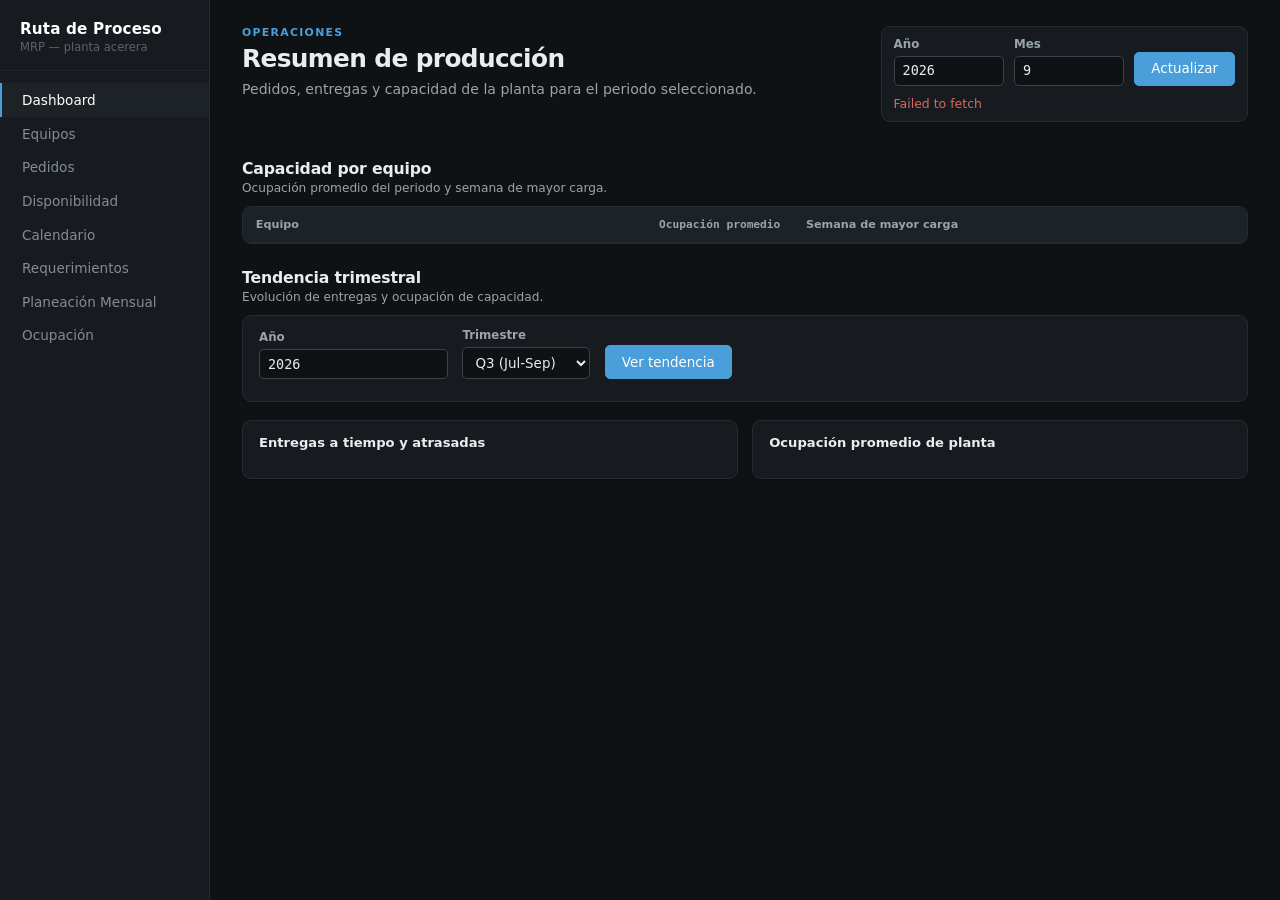
==== frontend/index.html @ 3a8ba02d "Add order filters and sortable paginated table" ====
<!DOCTYPE html>
<html lang="en">
<head>
  <meta charset="UTF-8" />
  <meta name="viewport" content="width=device-width, initial-scale=1.0" />
  <title>MRP — Ruta de Proceso</title>
  <link rel="stylesheet" href="css/styles.css" />
  <link rel="stylesheet" href="css/loading.css" />
</head>
<body>

<nav class="sidebar">
  <div class="brand">
    <div class="brand-title">Ruta de Proceso</div>
    <div class="brand-sub">MRP — planta acerera</div>
  </div>
  <button class="nav-item active" data-view="dashboard">Dashboard</button>
  <button class="nav-item" data-view="teams">Equipos</button>
  <button class="nav-item" data-view="orders">Pedidos</button>
  <button class="nav-item" data-view="exceptions">Disponibilidad</button>
  <button class="nav-item" data-view="calendar">Calendario</button>
  <button class="nav-item" data-view="requirements">Requerimientos</button>
  <button class="nav-item" data-view="planning">Planeación Mensual</button>
  <button class="nav-item" data-view="occupancy">Ocupación</button>
</nav>

<main class="main">
  <!-- DASHBOARD -->
  <div class="view active" id="view-dashboard">
    <header class="dashboard-header">
      <div>
        <p class="dashboard-eyebrow">OPERACIONES</p>
        <h1>Resumen de producción</h1>
        <p class="view-desc">Pedidos, entregas y capacidad de la planta para el periodo seleccionado.</p>
      </div>
      <section class="panel dashboard-period" aria-label="Seleccionar periodo">
        <div class="field">
          <label for="dashYear">Año</label>
          <input id="dashYear" type="number" value="2026" />
        </div>
        <div class="field">
          <label for="dashMonth">Mes</label>
          <input id="dashMonth" type="number" min="1" max="12" value="9" />
        </div>
        <button class="btn" id="btnLoadDashboard">Actualizar</button>
        <div class="status" id="dashStatus" role="status" aria-live="polite"></div>
      </section>
    </header>

    <section class="dashboard-section" aria-label="Indicadores clave">
      <div class="kpi-grid" id="kpiGrid"></div>
    </section>

    <section class="dashboard-section" aria-labelledby="capacityOverviewTitle">
      <div class="dashboard-section-heading">
        <div>
          <h2 id="capacityOverviewTitle">Capacidad por equipo</h2>
          <p class="section-description">Ocupación promedio del periodo y semana de mayor carga.</p>
        </div>
      </div>
      <div class="dashboard-table-wrap">
        <table>
          <thead>
            <tr><th>Equipo</th><th class="num">Ocupación promedio</th><th>Semana de mayor carga</th></tr>
          </thead>
          <tbody id="dashOccBody"></tbody>
        </table>
      </div>
    </section>

    <section class="dashboard-section dashboard-trends" aria-labelledby="quarterOverviewTitle">
      <div class="dashboard-section-heading">
        <div>
          <h2 id="quarterOverviewTitle">Tendencia trimestral</h2>
          <p class="section-description">Evolución de entregas y ocupación de capacidad.</p>
        </div>
      </div>
      <div class="panel">
        <div class="form-row">
          <div class="field">
            <label for="qYear">Año</label>
            <input id="qYear" type="number" value="2026" />
          </div>
          <div class="field">
            <label for="qQuarter">Trimestre</label>
            <select id="qQuarter">
              <option value="1">Q1 (Ene-Mar)</option>
              <option value="2">Q2 (Abr-Jun)</option>
              <option value="3" selected>Q3 (Jul-Sep)</option>
              <option value="4">Q4 (Oct-Dic)</option>
            </select>
          </div>
          <button class="btn" id="btnLoadQuarter">Ver tendencia</button>
        </div>
        <div class="status" id="qStatus" role="status" aria-live="polite"></div>
      </div>

      <div class="dashboard-chart-grid">
        <section class="chart-block" aria-labelledby="quarterOrdersTitle">
          <h3 class="chart-title" id="quarterOrdersTitle">Entregas a tiempo y atrasadas</h3>
          <div id="qOrdersChart"></div>
        </section>
        <section class="chart-block" aria-labelledby="quarterOccupancyTitle">
          <h3 class="chart-title" id="quarterOccupancyTitle">Ocupación promedio de planta</h3>
          <div id="qOccChart"></div>
        </section>
      </div>
    </section>
  </div>

  <!-- EQUIPOS -->
  <div class="view" id="view-teams">
    <header class="teams-header">
      <div>
        <p class="teams-eyebrow">CONFIGURACIÓN DE PLANTA</p>
        <h1>Equipos de producción</h1>
        <p class="view-desc">Define la ruta de proceso y la capacidad disponible en cada etapa.</p>
      </div>
    </header>

    <section class="panel teams-form-panel" aria-labelledby="teamsFormTitle">
      <div class="teams-section-heading">
        <div>
          <h2 id="teamsFormTitle">Agregar equipo</h2>
          <p class="section-description">Cada equipo representa una etapa de la ruta de producción.</p>
        </div>
      </div>
      <div class="teams-form-grid">
        <div class="field">
          <label for="teamName">Nombre del equipo</label>
          <input id="teamName" />
        </div>
        <div class="field">
          <label for="teamSeq">Orden en la ruta</label>
          <input id="teamSeq" type="number" min="1" />
        </div>
        <div class="field">
          <label for="teamCap">Capacidad mensual (t)</label>
          <input id="teamCap" type="number" min="0.01" step="0.01" />
        </div>
        <div class="field">
          <label for="teamWeeks">Semanas disponibles</label>
          <input id="teamWeeks" type="number" min="1" value="4" />
        </div>
        <div class="field">
          <label for="teamEff">Rendimiento esperado</label>
          <input id="teamEff" type="number" min="0.01" max="1" step="0.01" value="0.95" />
        </div>
        <div class="field">
          <label for="teamHoliday">Capacidad en festivos (%)</label>
          <input id="teamHoliday" type="number" min="0" max="100" step="5" value="0" />
        </div>
        <div class="teams-form-actions">
          <button class="btn" id="btnCreateTeam">Agregar equipo</button>
          <div class="status" id="teamStatus" role="status" aria-live="polite"></div>
        </div>
      </div>
    </section>

    <section class="teams-list-section" aria-labelledby="teamsListTitle">
      <div class="teams-section-heading">
        <div>
          <h2 id="teamsListTitle">Ruta de producción</h2>
          <p class="section-description">Capacidad, disponibilidad y rendimiento configurados por etapa.</p>
        </div>
      </div>
      <div class="teams-table-wrap">
        <table>
          <thead>
            <tr>
              <th>ID</th>
              <th>Equipo</th>
              <th class="num">Etapa</th>
              <th class="num">Capacidad mensual</th>
              <th class="num">Semanas disp.</th>
              <th class="num">Capacidad semanal</th>
              <th class="num">Rendimiento</th>
              <th class="num">Capacidad en festivos</th>
            </tr>
          </thead>
          <tbody id="teamsBody"></tbody>
        </table>
      </div>
    </section>
  </div>

  <!-- PEDIDOS -->
  <div class="view" id="view-orders">
    <header class="orders-header">
      <div>
        <p class="orders-eyebrow">GESTIÓN DE PRODUCCIÓN</p>
        <h1>Pedidos</h1>
        <p class="view-desc">Registra y consulta los pedidos que alimentan la ruta de producción.</p>
      </div>
    </header>

    <section class="panel orders-form-panel" aria-labelledby="orderFormTitle">
      <div class="orders-section-heading">
        <div>
          <h2 class="panel-title" id="orderFormTitle">Nuevo pedido</h2>
          <p class="section-description">Define el cliente, volumen, prioridad y fechas requeridas.</p>
        </div>
      </div>
      <div class="orders-form-grid">
        <div class="field">
          <label for="orderCust">Cliente</label>
          <input id="orderCust" autocomplete="organization" />
        </div>
        <div class="field">
          <label for="orderQty">Tonelaje (t)</label>
          <input id="orderQty" type="number" min="0.01" step="0.01" />
        </div>
        <div class="field">
          <label for="orderTeam">Equipo de entrada</label>
          <select id="orderTeam"></select>
        </div>
        <div class="field">
          <label for="orderDate">Fecha de pedido</label>
          <input id="orderDate" type="date" />
        </div>
        <div class="field">
          <label for="orderReqDate">Fecha solicitada</label>
          <input id="orderReqDate" type="date" />
        </div>
        <div class="field">
          <label for="orderTipo">Tipo de pedido</label>
          <select id="orderTipo">
            <option value="">—</option>
            <option value="comercial">Comercial</option>
            <option value="galvanizado">Galvanizado</option>
            <option value="perfiles">Perfiles</option>
            <option value="perfileros">Perfileros</option>
            <option value="tuberia">Tubería</option>
            <option value="ojalatero">Ojalatero</option>
            <option value="especial">Especial</option>
          </select>
        </div>
        <label class="orders-priority" for="orderPriority">
          <input id="orderPriority" type="checkbox" />
          <span>Marcar como prioritario</span>
        </label>
      </div>
      <div class="orders-form-actions">
        <button class="btn" id="btnCreateOrder">Crear pedido</button>
        <button class="btn orders-cancel-btn" id="btnCancelEditOrder" style="display:none;">Cancelar</button>
        <div class="status" id="orderStatus" role="status" aria-live="polite"></div>
      </div>
    </section>

    <section class="orders-filter-panel" aria-label="Filtrar pedidos">
      <div class="orders-filter-grid">
        <div class="field">
          <label for="fYear">Año</label>
          <input id="fYear" type="number" value="2026" />
        </div>
        <div class="field">
          <label for="fMonth">Mes</label>
          <select id="fMonth"><option value="">Todos</option></select>
        </div>
        <div class="field">
          <label for="fSearch">Buscar cliente</label>
          <input id="fSearch" type="search" placeholder="Nombre del cliente…" />
        </div>
        <div class="field">
          <label for="fTipo">Tipo</label>
          <select id="fTipo">
            <option value="">Todos</option>
            <option value="comercial">Comercial</option>
            <option value="galvanizado">Galvanizado</option>
            <option value="perfiles">Perfiles</option>
            <option value="perfileros">Perfileros</option>
            <option value="tuberia">Tubería</option>
            <option value="ojalatero">Ojalatero</option>
            <option value="especial">Especial</option>
          </select>
        </div>
        <div class="field">
          <label for="fStatus">Estado</label>
          <select id="fStatus">
            <option value="">Todos</option>
            <option value="on_time">A tiempo</option>
            <option value="warning">Atrasado</option>
            <option value="critical">Crítico</option>
            <option value="unplanned">Sin planear</option>
          </select>
        </div>
        <label class="orders-filter-priority" for="fPriority">
          <input id="fPriority" type="checkbox" />
          <span>Solo prioritarios</span>
        </label>
      </div>
    </section>

    <div class="summary-box orders-summary" id="ordersSummary" role="status" aria-live="polite"></div>

    <section class="orders-list-section" aria-labelledby="ordersListTitle">
      <div class="orders-section-heading">
        <div>
          <h2 id="ordersListTitle">Pedidos registrados</h2>
          <p class="section-description">Ordena los resultados por columna y usa los filtros para encontrar pedidos.</p>
        </div>
      </div>
      <div class="orders-table-wrap">
        <table>
          <thead>
            <tr>
              <th data-sort="id" tabindex="0">ID</th>
              <th data-sort="customer_name" tabindex="0">Cliente</th>
              <th class="num" data-sort="quantity_requested" tabindex="0">Ton</th>
              <th data-sort="team_name" tabindex="0">Equipo</th>
              <th data-sort="order_date" tabindex="0">F. pedido</th>
              <th data-sort="requested_delivery_date" tabindex="0">F. solicitada</th>
              <th data-sort="tipo_pedido" tabindex="0">Tipo</th>
              <th data-sort="is_priority" tabindex="0">Prior.</th>
              <th data-sort="period" tabindex="0">Periodo</th>
              <th data-sort="calculated_delivery_date" tabindex="0">F. calculada</th>
              <th data-sort="days_late" tabindex="0">Estado</th>
              <th>Acciones</th>
            </tr>
          </thead>
          <tbody id="ordersBody"></tbody>
        </table>
      </div>
      <nav class="orders-pager" aria-label="Paginación de pedidos">
        <button class="btn small orders-page-btn" id="btnPrevPage" type="button" aria-label="Página anterior">‹</button>
        <span id="pageInfo" aria-live="polite"></span>
        <button class="btn small orders-page-btn" id="btnNextPage" type="button" aria-label="Página siguiente">›</button>
      </nav>
    </section>
  </div>

  <!-- DISPONIBILIDAD -->
  <div class="view" id="view-exceptions">
    <h1>Disponibilidad</h1>
    <p class="view-desc">Reduce la capacidad de un equipo para una semana específica — mantenimiento, días festivos, etc. Multiplicador 1.0 = capacidad completa, 0.0 = sin disponibilidad.</p>

    <div class="panel">
      <div class="panel-title">Nueva excepción</div>
      <div class="form-row">
        <div class="field"><label>Equipo</label><select id="excTeam"></select></div>
        <div class="field"><label>Año</label><input id="excYear" type="number" value="2026" /></div>
        <div class="field"><label>Semana</label><input id="excWeek" type="number" min="1" max="53" /></div>
        <div class="field"><label>Multiplicador</label><input id="excMultiplier" type="number" step="0.05" min="0" max="1" value="1.0" /></div>
        <div class="field"><label>Motivo (opcional)</label><input id="excReason" placeholder="Mantenimiento" /></div>
        <button class="btn" id="btnSetExc">Guardar</button>
      </div>
      <div class="status" id="excStatus"></div>
    </div>

    <div class="panel">
      <div class="panel-title">Importar días festivos (México)</div>
      <div class="form-row">
        <div class="field"><label>Equipo</label><select id="holidayTeam"></select></div>
        <div class="field"><label>Año</label><input id="holidayYear" type="number" value="2026" /></div>
        <div class="field"><label>Días laborales/semana</label><input id="holidayWorkDays" type="number" min="1" value="5" /></div>
        <button class="btn" id="btnImportHolidays">Importar</button>
      </div>
      <div class="status" id="holidayStatus"></div>
    </div>

    <table>
      <thead>
        <tr><th>ID</th><th class="num">Equipo</th><th class="num">Año</th><th class="num">Semana</th><th class="num">Mult.</th><th>Motivo</th><th></th></tr>
      </thead>
      <tbody id="excBody"></tbody>
    </table>
  </div>

  <!-- CALENDARIO -->
  <div class="view" id="view-calendar">
    <h1>Calendario de disponibilidad</h1>
    <p class="view-desc">Vista de todas las semanas del año para un equipo, con sus excepciones marcadas.</p>

    <div class="panel">
      <div class="form-row">
        <div class="field"><label>Equipo</label><select id="calTeam"></select></div>
        <div class="field"><label>Año</label><input id="calYear" type="number" value="2026" /></div>
        <button class="btn" id="btnLoadCalendar">Ver</button>
      </div>
      <div class="status" id="calStatus"></div>
    </div>

    <div class="cal-grid" id="calGrid"></div>
  </div>

  <!-- REQUERIMIENTOS -->
  <div class="view" id="view-requirements">
    <h1>Requerimientos de material</h1>
    <p class="view-desc">Cálculo puro de material por equipo, en base al rendimiento. Sin fechas ni capacidad (eso corresponde a la planeación mensual).</p>

    <div class="panel">
      <div class="form-row">
        <div class="field"><label>Pedido</label><select id="reqOrder"></select></div>
        <button class="btn" id="btnCalcReq">Calcular</button>
      </div>
      <div class="status" id="reqStatus"></div>
    </div>

    <div class="summary-box" id="reqSummary" style="display:none;"></div>

    <table>
      <thead>
        <tr>
          <th>Equipo</th><th class="num">Seq</th>
          <th class="num">Ton. salida</th><th class="num">Ton. entrada</th>
          <th class="num">Rend.</th><th class="num">Cap. mensual</th><th class="num">Cap. semanal</th>
        </tr>
      </thead>
      <tbody id="reqBody"></tbody>
    </table>
  </div>

  <!-- PLANEACIÓN (unified workspace) -->
  <div class="view" id="view-planning">
    <h1>Planeación mensual</h1>
    <p class="view-desc">Compara estrategias, reordena pedidos manualmente, agrúpalos en bloques, previsualiza el impacto y guarda el plan.</p>

    <!-- ── Sticky header: month picker ──────────────────────── -->
    <div class="panel plan-header">
      <div class="form-row">
        <div class="field"><label>Año</label><input id="planYear" type="number" value="2026" /></div>
        <div class="field"><label>Mes</label><input id="planMonth" type="number" min="1" max="12" value="9" /></div>
        <button class="btn" id="btnLoadPlanMonth">Cargar mes</button>
        <span class="plan-saved-badge" id="planSavedBadge" style="display:none;">
          ✓ Guardado: <span id="planSavedCriterion">—</span>
        </span>
      </div>
      <div class="status" id="planHeaderStatus"></div>
    </div>

    <!-- ── Unsaved preview banner ───────────────────────────── -->
    <div class="unsaved-banner" id="planUnsavedBanner" style="display:none;">
      ⚠ Vista previa sin guardar — <span id="unsavedStrategyLabel">—</span>
      <button class="btn small" id="btnDismissPreview">Descartar</button>
    </div>

    <!-- ── Strategy tabs ────────────────────────────────────── -->
    <div class="plan-tabs" id="planTabs">
      <button class="plan-tab active" data-tab="compare">Comparar estrategias</button>
      <button class="plan-tab" data-tab="manual">Secuencia manual</button>
    </div>

    <!-- ═══ TAB: Compare strategies ═══════════════════════════ -->
    <div class="plan-tab-panel active" id="panelCompare">
      <div class="form-row" style="margin-bottom:.8rem;">
        <button class="btn" id="btnCompareStrategies">Comparar</button>
      </div>
      <div class="status" id="compareStatus"></div>

      <!-- 3-column comparison grid -->
      <div class="criteria-columns" id="criteriaColumns"></div>

      <!-- Commit panel -->
      <div class="panel" id="compareCommitPanel" style="display:none; margin-top:1.1rem;">
        <div class="panel-title">Aplicar un criterio</div>
        <div class="form-row">
          <div class="field">
            <label>Criterio a ejecutar</label>
            <select id="commitCriterion">
              <option value="peps">PEPS (FIFO)</option>
              <option value="prioritario">Prioritario</option>
              <option value="heuristica">Heurística</option>
            </select>
          </div>
          <button class="btn" id="btnCommitCriterion">Ejecutar y guardar</button>
        </div>
        <div class="status" id="commitStatus"></div>
      </div>
    </div>

    <!-- ═══ TAB: Manual sequencing + blocks ═══════════════════ -->
    <div class="plan-tab-panel" id="panelManual">

      <!-- Filter bar -->
      <div class="filter-bar">
        <div class="field">
          <label>Buscar</label>
          <input id="manualSearch" placeholder="Cliente o ID…" />
        </div>
        <div class="field">
          <label>Prioridad</label>
          <select id="manualFilterPriority">
            <option value="">Todos</option>
            <option value="1">Solo prioritarios</option>
            <option value="0">Solo normales</option>
          </select>
        </div>
        <div class="field">
          <label>Tipo</label>
          <select id="manualFilterTipo">
            <option value="">Todos</option>
            <option value="comercial">Comercial</option>
            <option value="galvanizado">Galvanizado</option>
            <option value="perfiles">Perfiles</option>
            <option value="perfileros">Perfileros</option>
            <option value="tuberia">Tubería</option>
            <option value="ojalatero">Ojalatero</option>
            <option value="especial">Especial</option>
          </select>
        </div>
        <div class="field">
          <label>Estado</label>
          <select id="manualFilterStatus">
            <option value="">Todos</option>
            <option value="on_time">A tiempo</option>
            <option value="warning">Atrasado</option>
            <option value="critical">Crítico</option>
            <option value="unplanned">Sin planear</option>
          </select>
        </div>
      </div>

      <!-- Block containers -->
      <div id="manualBlocks">
        <div class="plan-block" data-block="expedite">
          <div class="plan-block-header">
            <span class="plan-block-name">⚡ Expedite</span>
            <span class="plan-block-count">0 pedidos</span>
          </div>
          <div class="plan-block-orders" data-block-id="expedite"></div>
        </div>

        <div class="plan-block" data-block="standard">
          <div class="plan-block-header">
            <span class="plan-block-name">📦 Estándar</span>
            <span class="plan-block-count">0 pedidos</span>
          </div>
          <div class="plan-block-orders" data-block-id="standard"></div>
        </div>

        <div class="plan-block block-hold" data-block="hold">
          <div class="plan-block-header">
            <span class="plan-block-name">⏸ Hold</span>
            <span class="plan-block-badge">Excluidos del plan</span>
            <span class="plan-block-count">0 pedidos</span>
          </div>
          <div class="plan-block-orders" data-block-id="hold"></div>
        </div>
      </div>

      <!-- Preview + save actions -->
      <div class="form-row" style="margin-top:1rem; gap:.6rem;">
        <button class="btn" id="btnPreviewManual">Previsualizar</button>
        <button class="btn" id="btnSaveManual" disabled>Guardar plan</button>
      </div>
      <div class="status" id="manualStatus"></div>
    </div>

    <!-- ═══ Results / preview area (shared) ═══════════════════ -->
    <div class="summary-box" id="planSummary" style="display:none;"></div>

    <!-- Impact panel (preview) -->
    <div class="plan-impact" id="planImpact" style="display:none;">
      <div class="plan-impact-row">
        <div class="plan-impact-card">
          <div class="kpi-label">A tiempo</div>
          <div class="kpi-value highlight" id="impactOnTime">—</div>
        </div>
        <div class="plan-impact-card">
          <div class="kpi-label">Atrasados</div>
          <div class="kpi-value warn-text" id="impactWarning">—</div>
        </div>
        <div class="plan-impact-card">
          <div class="kpi-label">Críticos</div>
          <div class="kpi-value danger-text" id="impactCritical">—</div>
        </div>
        <div class="plan-impact-card">
          <div class="kpi-label">Cuello de botella</div>
          <div class="kpi-value" id="impactBottleneck">—</div>
        </div>
      </div>
    </div>

    <!-- Results table -->
    <table id="planResultsTable" style="display:none;">
      <thead>
        <tr>
          <th>Pedido</th><th>Cliente</th><th class="num">Ton</th>
          <th>Tipo</th><th>Prior.</th>
          <th>F. solicitada</th><th>F. calculada</th><th>Estado</th>
        </tr>
      </thead>
      <tbody id="planBody"></tbody>
    </table>

    <!-- Save confirmation modal -->
    <div class="modal-overlay" id="saveModal" style="display:none;">
      <div class="modal">
        <div class="modal-title">Confirmar plan</div>
        <div class="modal-body" id="saveModalBody">
          <p>¿Guardar este plan?</p>
        </div>
        <div class="modal-actions">
          <button class="btn" id="btnConfirmSave">Confirmar</button>
          <button class="btn modal-cancel" id="btnCancelSave">Cancelar</button>
        </div>
      </div>
    </div>
  </div>

  <!-- OCUPACION -->
  <div class="view" id="view-occupancy">
    <h1>Ocupación por equipo</h1>
    <p class="view-desc">Porcentaje de capacidad semanal utilizada, para todos los equipos de la ruta durante un mes.</p>

    <div class="panel">
      <div class="form-row">
        <div class="field"><label>Año</label><input id="occYear" type="number" value="2026" /></div>
        <div class="field"><label>Mes</label><input id="occMonth" type="number" min="1" max="12" value="9" /></div>
        <button class="btn" id="btnGetOccupancy">Ver todos los equipos</button>
      </div>
      <div class="status" id="occStatus"></div>
    </div>

    <div id="occAllTeams"></div>
  </div>

</main>

<script src="js/api.js"></script>
<script src="js/teams.js"></script>
<script src="js/orders.js"></script>
<script src="js/exceptions.js"></script>
<script src="js/calendar.js"></script>
<script src="js/requirements.js"></script>
<script src="js/planning.js"></script>
<script src="js/dashboard.js"></script>
<script src="js/occupancy.js"></script>
<script src="js/main.js"></script>

</body>
</html>
---- frontend/css/styles.css ----
:root {
    --bg: #0f1215;
    --panel: #171b1f;
    --panel-raised: #1d2226;
    --border: #262c31;
    --border-soft: #1e2328;
    --text: #d7dbde;
    --text-dim: #838d94;
    --text-faint: #5a636a;
    --accent: #4a9eda;
    --accent-dim: #2d5f80;
    --warn: #d99a4e;
    --danger: #d9695a;
    --good: #5fb87a;
    --mono: ui-monospace, "SF Mono", "Cascadia Code", Consolas, monospace;
    --sans: -apple-system, "Segoe UI", system-ui, sans-serif;
  }

  * { margin: 0; padding: 0; box-sizing: border-box; }

  body {
    font-family: var(--sans);
    background: var(--bg);
    color: var(--text);
    display: flex;
    min-height: 100vh;
    font-size: 14px;
  }

  /* ── Sidebar ──────────────────────────────────────────────── */
  .sidebar {
    width: 210px;
    flex-shrink: 0;
    background: var(--panel);
    border-right: 1px solid var(--border);
    padding: 1.25rem 0;
    display: flex;
    flex-direction: column;
  }
  .brand {
    padding: 0 1.25rem 1rem;
    border-bottom: 1px solid var(--border-soft);
    margin-bottom: .75rem;
  }
  .brand-title { font-size: .95rem; font-weight: 600; color: #fff; letter-spacing: .01em; }
  .brand-sub { font-size: .72rem; color: var(--text-faint); margin-top: .15rem; }

  .nav-item {
    display: block;
    width: 100%;
    text-align: left;
    padding: .55rem 1.25rem;
    background: none;
    border: none;
    border-left: 2px solid transparent;
    color: var(--text-dim);
    font-size: .85rem;
    cursor: pointer;
    font-family: var(--sans);
  }
  .nav-item:hover { color: var(--text); background: var(--panel-raised); }
  .nav-item.active {
    color: #fff;
    border-left-color: var(--accent);
    background: var(--panel-raised);
  }

  /* ── Main content ─────────────────────────────────────────── */
  .main {
    flex: 1;
    padding: 1.75rem 2rem;
    max-width: 1100px;
  }
  .view { display: none; }
  .view.active { display: block; }

  h1 { font-size: 1.15rem; font-weight: 600; color: #fff; margin-bottom: .2rem; }
  .view-desc { font-size: .82rem; color: var(--text-dim); margin-bottom: 1.25rem; max-width: 62ch; line-height: 1.5; }

  /* ── Panels / forms ───────────────────────────────────────── */
  .panel {
    background: var(--panel);
    border: 1px solid var(--border);
    border-radius: 3px;
    padding: 1rem 1.1rem;
    margin-bottom: 1.1rem;
  }
  .panel-title {
    font-size: .72rem;
    text-transform: none;
    color: var(--text-faint);
    margin-bottom: .7rem;
    font-weight: 500;
  }

  .form-row {
    display: flex;
    flex-wrap: wrap;
    gap: .9rem;
    align-items: flex-end;
  }
  .field { display: flex; flex-direction: column; gap: .3rem; }
  .field label { font-size: .74rem; color: var(--text-dim); }
  .field input, .field select {
    padding: .4rem .5rem;
    font-size: .84rem;
    background: var(--bg);
    color: var(--text);
    border: 1px solid var(--border);
    border-radius: 2px;
    font-family: var(--sans);
    min-width: 130px;
  }
  .field input:focus, .field select:focus {
    outline: none;
    border-color: var(--accent-dim);
  }
  .field input[type=number] { font-family: var(--mono); }

  button.btn {
    padding: .45rem 1rem;
    cursor: pointer;
    background: var(--accent-dim);
    color: #fff;
    border: 1px solid var(--accent);
    border-radius: 2px;
    font-size: .84rem;
    font-family: var(--sans);
    height: 32px;
  }
  button.btn:hover { background: var(--accent); }
  button.btn.small { padding: .25rem .6rem; font-size: .76rem; height: auto; }

  .status { margin-top: .6rem; font-size: .78rem; color: var(--text-faint); }
  .status.error { color: var(--danger); }

  /* ── Tables ───────────────────────────────────────────────── */
  table { border-collapse: collapse; width: 100%; font-size: .82rem; }
  th, td {
    padding: .45rem .6rem;
    text-align: left;
    border-bottom: 1px solid var(--border-soft);
  }
  th {
    color: var(--text-faint);
    font-weight: 500;
    font-size: .72rem;
    border-bottom: 1px solid var(--border);
  }
  td { color: var(--text); }
  td.num, th.num { font-family: var(--mono); text-align: right; }
  tr:hover td { background: var(--panel-raised); }

  .highlight { color: var(--good); font-weight: 600; }
  .warn-text { color: var(--warn); font-weight: 600; }
  .danger-text { color: var(--danger); font-weight: 600; }

  /* ── Summary box ──────────────────────────────────────────── */
  .summary-box {
    background: var(--panel-raised);
    border: 1px solid var(--border);
    border-radius: 3px;
    padding: .8rem 1rem;
    margin-bottom: 1rem;
    font-size: .84rem;
    line-height: 1.7;
  }
  .summary-box .big-num { font-family: var(--mono); font-size: 1.3rem; color: #fff; font-weight: 600; }

  /* ── Occupancy bars ───────────────────────────────────────── */
  .occ-team-block { margin-bottom: 1.4rem; }
  .occ-team-name { font-size: .82rem; color: var(--text); margin-bottom: .5rem; font-weight: 600; }
  .occ-bar-row { display: flex; align-items: center; gap: .6rem; margin-bottom: .3rem; }
  .occ-week-label { width: 70px; font-size: .72rem; color: var(--text-faint); font-family: var(--mono); flex-shrink: 0; }
  .occ-track {
    flex: 1;
    background: var(--bg);
    border: 1px solid var(--border);
    border-radius: 2px;
    height: 18px;
    overflow: hidden;
    position: relative;
  }
  .occ-fill {
    height: 100%;
    background: var(--accent-dim);
    display: flex;
    align-items: center;
    justify-content: flex-end;
    padding-right: 6px;
    font-size: .68rem;
    color: #fff;
    font-family: var(--mono);
    white-space: nowrap;
  }
  .occ-fill.over { background: var(--danger); }
  .occ-fill.holiday { background: var(--warn); }
  .occ-reason { font-size: .72rem; color: var(--text-faint); width: 140px; flex-shrink: 0; }

  /* ── Calendar ─────────────────────────────────────────────── */
  .cal-grid {
    display: grid;
    grid-template-columns: repeat(auto-fill, minmax(150px, 1fr));
    gap: .4rem;
  }
  .cal-week {
    background: var(--panel-raised);
    border: 1px solid var(--border);
    border-radius: 3px;
    padding: .5rem .6rem;
    font-size: .74rem;
  }
  .cal-week.full { border-left: 2px solid var(--good); }
  .cal-week.reduced { border-left: 2px solid var(--warn); }
  .cal-week.off { border-left: 2px solid var(--danger); }
  .cal-week-num { font-family: var(--mono); color: var(--text-dim); font-size: .7rem; }
  .cal-week-pct { font-family: var(--mono); font-size: 1rem; color: #fff; margin: .2rem 0; }
  .cal-week-reason { color: var(--text-faint); font-size: .68rem; line-height: 1.3; }

  /* ── KPI cards ────────────────────────────────────────────── */
  .kpi-grid {
    display: grid;
    grid-template-columns: repeat(auto-fit, minmax(170px, 1fr));
    gap: .8rem;
    margin-bottom: 1.5rem;
  }
  .kpi-card {
    background: var(--panel);
    border: 1px solid var(--border);
    border-left: 2px solid var(--accent);
    border-radius: 3px;
    padding: .9rem 1rem;
  }
  .kpi-card.warn { border-left-color: var(--warn); }
  .kpi-card.danger { border-left-color: var(--danger); }
  .kpi-card.good { border-left-color: var(--good); }
  .kpi-label { font-size: .72rem; color: var(--text-faint); margin-bottom: .4rem; }
  .kpi-value { font-family: var(--mono); font-size: 1.6rem; color: #fff; font-weight: 600; line-height: 1; }
  .kpi-sub { font-size: .72rem; color: var(--text-dim); margin-top: .35rem; }

  .dash-section-title { font-size: .78rem; color: var(--text-dim); margin: 1.4rem 0 .6rem; font-weight: 600; }

  /* ── Quarterly charts ─────────────────────────────────────── */
  .chart-block {
    background: var(--panel);
    border: 1px solid var(--border);
    border-radius: 3px;
    padding: 1rem 1.1rem;
    margin-bottom: 1.1rem;
  }
  .chart-title { font-size: .78rem; color: var(--text-dim); margin-bottom: .8rem; }
  .chart-legend { display: flex; gap: 1.2rem; margin-top: .6rem; font-size: .72rem; color: var(--text-dim); }
  .chart-legend span { display: inline-flex; align-items: center; gap: .35rem; }

  /* ── Row overflow menu ────────────────────────────────────── */
  .menu-trigger { padding: .2rem .55rem; font-size: 1rem; line-height: 1; }
  .row-menu {
    display: none;
    position: absolute;
    right: 0;
    top: 100%;
    margin-top: 2px;
    background: var(--panel-raised);
    border: 1px solid var(--border);
    border-radius: 3px;
    box-shadow: 0 4px 12px rgba(0,0,0,0.4);
    z-index: 10;
    min-width: 110px;
  }
  .row-menu.open { display: block; }
  .row-menu button {
    display: block;
    width: 100%;
    text-align: left;
    padding: .5rem .8rem;
    background: none;
    border: none;
    color: var(--text);
    font-size: .8rem;
    cursor: pointer;
    font-family: var(--sans);
  }
  .row-menu button:hover { background: var(--bg); }
  .row-menu button.danger { color: var(--danger); }

  /* ── Heuristic comparison ─────────────────────────────────── */
  .criteria-columns {
    display: grid;
    grid-template-columns: repeat(3, 1fr);
    gap: 1rem;
  }
  .criterion-col {
    background: var(--panel);
    border: 1px solid var(--border);
    border-radius: 3px;
    padding: .9rem;
  }
  .criterion-col.selected { border-color: var(--good); border-width: 2px; }
  .criterion-col-title { font-size: .9rem; font-weight: 600; color: #fff; margin-bottom: .3rem; }
  .criterion-col-sub { font-size: .72rem; color: var(--text-faint); margin-bottom: .7rem; }
  .criterion-summary { display: flex; gap: .6rem; margin-bottom: .7rem; flex-wrap: wrap; }
  .criterion-badge {
    font-size: .72rem;
    font-family: var(--mono);
    padding: .2rem .5rem;
    border-radius: 2px;
    background: var(--panel-raised);
    border: 1px solid var(--border);
  }
  .criterion-order-row {
    display: flex;
    justify-content: space-between;
    font-size: .76rem;
    padding: .35rem 0;
    border-bottom: 1px solid var(--border-soft);
    gap: .4rem;
  }
  .criterion-order-row .oname { color: var(--text); flex: 1; }
  .criterion-order-row .odate { font-family: var(--mono); color: var(--text-dim); white-space: nowrap; }
  .legend-swatch { width: 10px; height: 10px; border-radius: 2px; display: inline-block; }

  /* ── Planning workspace ──────────────────────────────────── */

  .plan-header {
    position: sticky;
    top: 0;
    z-index: 5;
    background: var(--panel);
  }
  .plan-saved-badge {
    display: inline-flex;
    align-items: center;
    gap: .3rem;
    font-size: .78rem;
    color: var(--good);
    padding: .3rem .7rem;
    background: rgba(95,184,122,.08);
    border: 1px solid rgba(95,184,122,.25);
    border-radius: 2px;
    margin-left: .4rem;
  }

  /* ── Tabs ─────────────────────────────────────────────────── */
  .plan-tabs {
    display: flex;
    gap: 0;
    border-bottom: 1px solid var(--border);
    margin-bottom: 1rem;
  }
  .plan-tab {
    padding: .55rem 1.1rem;
    background: none;
    border: none;
    border-bottom: 2px solid transparent;
    color: var(--text-dim);
    font-size: .84rem;
    cursor: pointer;
    font-family: var(--sans);
  }
  .plan-tab:hover { color: var(--text); }
  .plan-tab.active {
    color: #fff;
    border-bottom-color: var(--accent);
  }
  .plan-tab-panel { display: none; }
  .plan-tab-panel.active { display: block; }

  /* ── Filter bar ──────────────────────────────────────────── */
  .filter-bar {
    display: flex;
    flex-wrap: wrap;
    gap: .7rem;
    align-items: flex-end;
    padding: .6rem .8rem;
    background: var(--panel);
    border: 1px solid var(--border);
    border-radius: 3px;
    margin-bottom: 1rem;
  }
  .filter-bar .field input,
  .filter-bar .field select { min-width: 110px; }

  /* ── Unsaved banner ──────────────────────────────────────── */
  .unsaved-banner {
    display: flex;
    align-items: center;
    gap: .7rem;
    padding: .55rem 1rem;
    background: rgba(217,154,78,.1);
    border: 1px solid rgba(217,154,78,.35);
    border-radius: 3px;
    color: var(--warn);
    font-size: .82rem;
    margin-bottom: 1rem;
  }
  .unsaved-banner .btn { margin-left: auto; }

  /* ── Planning blocks ─────────────────────────────────────── */
  .plan-block {
    background: var(--panel);
    border: 1px solid var(--border);
    border-radius: 3px;
    margin-bottom: .7rem;
  }
  .plan-block-header {
    display: flex;
    align-items: center;
    gap: .7rem;
    padding: .6rem .9rem;
    border-bottom: 1px solid var(--border-soft);
  }
  .plan-block-name { font-size: .84rem; font-weight: 600; color: #fff; }
  .plan-block-count { font-size: .72rem; color: var(--text-faint); margin-left: auto; }
  .plan-block-badge {
    font-size: .68rem;
    padding: .15rem .5rem;
    border-radius: 2px;
    background: rgba(217,105,90,.12);
    color: var(--danger);
    border: 1px solid rgba(217,105,90,.25);
  }
  .plan-block-orders {
    min-height: 36px;
    padding: .3rem;
  }
  .block-hold .plan-block-orders { opacity: .55; }
  .block-hold .plan-block-orders .order-card { border-left-color: var(--danger); }

  /* ── Order cards (draggable) ─────────────────────────────── */
  .order-card {
    display: flex;
    align-items: center;
    gap: .5rem;
    padding: .4rem .6rem;
    background: var(--panel-raised);
    border: 1px solid var(--border);
    border-left: 2px solid var(--accent);
    border-radius: 2px;
    margin-bottom: 2px;
    font-size: .78rem;
    cursor: grab;
    transition: background .15s, opacity .15s;
  }
  .order-card:hover { background: var(--bg); }
  .order-card.dragging { opacity: .4; }
  .order-card-grip {
    color: var(--text-faint);
    font-size: .9rem;
    cursor: grab;
    user-select: none;
    flex-shrink: 0;
  }
  .order-card-info { flex: 1; color: var(--text); }
  .order-card-meta { font-size: .7rem; color: var(--text-dim); margin-left: .4rem; }
  .order-tipo { font-size: .66rem; padding: .1rem .35rem; background: var(--border); border-radius: 2px; }
  .priority-star { color: var(--warn); }
  .order-card-date { font-family: var(--mono); font-size: .72rem; color: var(--text-dim); white-space: nowrap; }
  .order-card-status { width: 20px; text-align: center; flex-shrink: 0; }
  .order-card-actions { display: flex; gap: 2px; flex-shrink: 0; }
  .order-card-actions .btn {
    padding: .15rem .35rem;
    font-size: .7rem;
    min-width: auto;
    height: auto;
    background: transparent;
    border-color: var(--border);
    color: var(--text-dim);
  }
  .order-card-actions .btn:hover { color: #fff; border-color: var(--accent); }

  /* ── Impact cards ────────────────────────────────────────── */
  .plan-impact { margin-bottom: 1rem; }
  .plan-impact-row {
    display: grid;
    grid-template-columns: repeat(4, 1fr);
    gap: .7rem;
  }
  .plan-impact-card {
    background: var(--panel);
    border: 1px solid var(--border);
    border-radius: 3px;
    padding: .7rem .9rem;
    text-align: center;
  }
  .plan-impact-card .kpi-label { margin-bottom: .25rem; }
  .plan-impact-card .kpi-value { font-size: 1.4rem; }

  /* ── Save confirmation modal ─────────────────────────────── */
  .modal-overlay {
    position: fixed;
    inset: 0;
    background: rgba(0,0,0,.6);
    display: flex;
    align-items: center;
    justify-content: center;
    z-index: 100;
  }
  .modal {
    background: var(--panel);
    border: 1px solid var(--border);
    border-radius: 6px;
    padding: 1.4rem 1.6rem;
    max-width: 440px;
    width: 90%;
    box-shadow: 0 8px 32px rgba(0,0,0,.5);
  }
  .modal-title { font-size: 1rem; font-weight: 600; color: #fff; margin-bottom: .8rem; }
  .modal-body { font-size: .84rem; color: var(--text); line-height: 1.6; margin-bottom: 1rem; }
  .modal-body p { margin-bottom: .4rem; }
  .modal-actions { display: flex; gap: .7rem; justify-content: flex-end; }
  .modal-cancel { background: transparent !important; border-color: var(--border) !important; }
  .modal-cancel:hover { border-color: var(--text-faint) !important; }


/* ── Manager dashboard ────────────────────────────────────── */
#view-dashboard {
  --dash-bg: #0f1215;
  --dash-surface: #171b1f;
  --dash-border: #262c31;
  --dash-text: #e8edf0;
  --dash-muted: #9aa4ab;
  --dash-blue: #4a9eda;
  --dash-green: #5fb87a;
  --dash-amber: #d99a4e;
  --dash-red: #d9695a;
  color: var(--dash-text);
  background: var(--dash-bg);
  margin: -1.75rem -2rem;
  min-height: 100vh;
  padding: 1.6rem 2rem 2.5rem;
}

#view-dashboard h1 {
  color: var(--dash-text);
  font-size: 1.55rem;
  letter-spacing: -.025em;
  margin-bottom: .35rem;
}

#view-dashboard .view-desc {
  color: var(--dash-muted);
  font-size: .88rem;
  margin-bottom: 0;
}

#view-dashboard .dashboard-header {
  display: flex;
  align-items: flex-start;
  justify-content: space-between;
  gap: 1.5rem;
  margin-bottom: 1.2rem;
}

#view-dashboard .dashboard-eyebrow {
  color: var(--dash-blue);
  font-size: .68rem;
  font-weight: 700;
  letter-spacing: .12em;
  margin-bottom: .35rem;
}

#view-dashboard .dashboard-period,
#view-dashboard .panel,
#view-dashboard .chart-block,
#view-dashboard .kpi-card {
  background: var(--dash-surface);
  border: 1px solid var(--dash-border);
  border-radius: 9px;
  box-shadow: 0 1px 2px rgba(0, 0, 0, .2);
}

#view-dashboard .dashboard-period {
  display: grid;
  grid-template-columns: repeat(2, minmax(80px, 110px)) auto;
  align-items: end;
  gap: .65rem;
  margin: 0;
  padding: .65rem .75rem;
}

#view-dashboard .dashboard-period .field input,
#view-dashboard .panel .field input,
#view-dashboard .panel .field select {
  background: #0f1215;
  border-color: #3b434a;
  border-radius: 5px;
  color: var(--dash-text);
  min-width: 0;
}

#view-dashboard .dashboard-period .field label,
#view-dashboard .panel .field label {
  color: var(--dash-muted);
  font-weight: 600;
}

#view-dashboard .dashboard-period .btn,
#view-dashboard .panel .btn {
  background: var(--dash-blue);
  border: 1px solid var(--dash-blue);
  border-radius: 5px;
  height: 34px;
  white-space: nowrap;
}

#view-dashboard .dashboard-period .btn:hover,
#view-dashboard .panel .btn:hover {
  background: #2d5f80;
}

#view-dashboard .dashboard-period .status {
  grid-column: 1 / -1;
  margin: 0;
  min-height: 1em;
}

#view-dashboard .status { color: var(--dash-muted); }
#view-dashboard .status.error { color: var(--dash-red); }

#view-dashboard .dashboard-section { margin-bottom: 1.1rem; }

#view-dashboard .kpi-grid {
  grid-template-columns: repeat(5, minmax(0, 1fr));
  gap: .8rem;
  margin-bottom: 0;
}

#view-dashboard .kpi-card {
  border-left: 1px solid var(--dash-border);
  min-height: 108px;
  padding: 1rem 1.05rem;
}

#view-dashboard .kpi-card.warn { border-left: 3px solid #e6a23c; }
#view-dashboard .kpi-card.danger { border-left: 3px solid var(--dash-red); }
#view-dashboard .kpi-card.good { border-left: 3px solid var(--dash-green); }

#view-dashboard .kpi-label {
  color: var(--dash-muted);
  font-size: .73rem;
  font-weight: 600;
  margin-bottom: .55rem;
}

#view-dashboard .kpi-value {
  color: var(--dash-text);
  font-family: var(--sans);
  font-size: clamp(1.25rem, 1.8vw, 1.75rem);
  letter-spacing: -.03em;
  overflow-wrap: anywhere;
}

#view-dashboard .kpi-sub {
  color: var(--dash-muted);
  font-size: .72rem;
  line-height: 1.4;
}

#view-dashboard .highlight { color: var(--dash-green); }
#view-dashboard .warn-text { color: var(--dash-amber); }
#view-dashboard .danger-text { color: var(--dash-red); }

#view-dashboard .dashboard-section-heading {
  align-items: center;
  display: flex;
  justify-content: space-between;
  margin: 0 0 .65rem;
}

#view-dashboard .dashboard-section-heading h2 {
  color: var(--dash-text);
  font-size: .98rem;
  font-weight: 650;
  letter-spacing: -.01em;
}

#view-dashboard .section-description {
  color: var(--dash-muted);
  font-size: .76rem;
  margin-top: .2rem;
}

#view-dashboard .dashboard-table-wrap {
  background: var(--dash-surface);
  border: 1px solid var(--dash-border);
  border-radius: 9px;
  overflow-x: auto;
}

#view-dashboard table { font-size: .83rem; }
#view-dashboard th {
  background: #1d2226;
  border-bottom-color: var(--dash-border);
  color: var(--dash-muted);
  font-size: .7rem;
  font-weight: 700;
  padding: .7rem .8rem;
}
#view-dashboard td {
  border-bottom-color: #1e2328;
  color: #d7dbde;
  padding: .72rem .8rem;
}
#view-dashboard tr:last-child td { border-bottom: 0; }
#view-dashboard tr:hover td { background: #1d2226; }

#view-dashboard .dashboard-trends { margin-top: 1.5rem; }
#view-dashboard .dashboard-trends > .panel {
  padding: .8rem 1rem;
}
#view-dashboard .dashboard-chart-grid {
  display: grid;
  grid-template-columns: repeat(2, minmax(0, 1fr));
  gap: .9rem;
}
#view-dashboard .chart-block {
  margin-bottom: 0;
  min-width: 0;
  padding: .9rem 1rem;
}
#view-dashboard .chart-title {
  color: var(--dash-text);
  font-size: .82rem;
  font-weight: 650;
}

@media (max-width: 1050px) {
  #view-dashboard .kpi-grid { grid-template-columns: repeat(3, minmax(0, 1fr)); }
}

@media (max-width: 760px) {
  #view-dashboard { margin: -1.25rem -1rem; padding: 1.25rem 1rem 2rem; }
  #view-dashboard .dashboard-header { flex-direction: column; }
  #view-dashboard .dashboard-period { width: 100%; }
  #view-dashboard .kpi-grid { grid-template-columns: repeat(2, minmax(0, 1fr)); }
  #view-dashboard .dashboard-chart-grid { grid-template-columns: 1fr; }
}

@media (max-width: 460px) {
  #view-dashboard .kpi-grid { grid-template-columns: 1fr; }
  #view-dashboard .dashboard-period { grid-template-columns: repeat(2, minmax(0, 1fr)); }
  #view-dashboard .dashboard-period .btn { grid-column: 1 / -1; }
}


/* ── Production teams workspace ─────────────────────────── */
#view-teams {
  --teams-bg: #0f1215;
  --teams-surface: #171b1f;
  --teams-raised: #1d2226;
  --teams-border: #262c31;
  --teams-text: #e8edf0;
  --teams-muted: #9aa4ab;
  --teams-accent: #4a9eda;
  color: var(--teams-text);
}

#view-teams h1 {
  color: var(--teams-text);
  font-size: 1.55rem;
  letter-spacing: -.025em;
  margin-bottom: .35rem;
}

#view-teams .teams-header { margin-bottom: 1.25rem; }

#view-teams .teams-eyebrow {
  color: var(--teams-accent);
  font-size: .68rem;
  font-weight: 700;
  letter-spacing: .12em;
  margin-bottom: .35rem;
}

#view-teams .view-desc,
#view-teams .section-description {
  color: var(--teams-muted);
  font-size: .82rem;
  line-height: 1.5;
}

#view-teams .teams-form-panel {
  background: var(--teams-surface);
  border: 1px solid var(--teams-border);
  border-radius: 9px;
  box-shadow: 0 1px 2px rgba(0, 0, 0, .2);
  margin-bottom: 1.4rem;
  padding: 1.1rem 1.2rem;
}

#view-teams .teams-section-heading {
  align-items: center;
  display: flex;
  justify-content: space-between;
  margin-bottom: .95rem;
}

#view-teams .teams-section-heading h2 {
  color: var(--teams-text);
  font-size: .98rem;
  font-weight: 650;
  letter-spacing: -.01em;
}

#view-teams .section-description { font-size: .76rem; margin-top: .2rem; }

#view-teams .teams-form-grid {
  display: grid;
  gap: .9rem 1rem;
  grid-template-columns: repeat(3, minmax(0, 1fr));
}

#view-teams .teams-form-grid .field { min-width: 0; }

#view-teams .teams-form-grid .field label {
  color: var(--teams-muted);
  font-size: .74rem;
  font-weight: 600;
}

#view-teams .teams-form-grid .field input {
  background: var(--teams-bg);
  border: 1px solid #3b434a;
  border-radius: 5px;
  color: var(--teams-text);
  min-width: 0;
  padding: .55rem .65rem;
}

#view-teams .teams-form-grid .field input:focus {
  border-color: var(--teams-accent);
  box-shadow: 0 0 0 3px rgba(74, 158, 218, .14);
}

#view-teams .teams-form-actions {
  align-items: center;
  display: flex;
  flex-wrap: wrap;
  gap: .75rem;
  grid-column: 1 / -1;
  margin-top: .15rem;
}

#view-teams .teams-form-actions .btn {
  background: #2d5f80;
  border: 1px solid var(--teams-accent);
  border-radius: 5px;
  height: 36px;
  padding: .45rem 1rem;
}

#view-teams .teams-form-actions .btn:hover { background: var(--teams-accent); }
#view-teams .teams-form-actions .status { margin: 0; }

#view-teams .teams-list-section { margin-top: 1.3rem; }

#view-teams .teams-table-wrap {
  background: var(--teams-surface);
  border: 1px solid var(--teams-border);
  border-radius: 9px;
  overflow-x: auto;
}

#view-teams table {
  font-size: .82rem;
  min-width: 900px;
}

#view-teams th {
  background: var(--teams-raised);
  border-bottom: 1px solid var(--teams-border);
  color: var(--teams-muted);
  font-size: .7rem;
  font-weight: 700;
  padding: .75rem .8rem;
  white-space: nowrap;
}

#view-teams td {
  border-bottom: 1px solid #1e2328;
  color: var(--teams-text);
  padding: .78rem .8rem;
}

#view-teams tr:last-child td { border-bottom: 0; }
#view-teams tr:hover td { background: var(--teams-raised); }

@media (max-width: 900px) {
  #view-teams .teams-form-grid { grid-template-columns: repeat(2, minmax(0, 1fr)); }
}

@media (max-width: 560px) {
  #view-teams .teams-form-panel { padding: .9rem; }
  #view-teams .teams-form-grid { grid-template-columns: 1fr; }
  #view-teams .teams-form-actions { align-items: flex-start; flex-direction: column; }
}


/* ── Orders workspace ───────────────────────────────────── */
#view-orders {
  --orders-bg: #0f1215;
  --orders-surface: #171b1f;
  --orders-raised: #1d2226;
  --orders-border: #262c31;
  --orders-text: #e8edf0;
  --orders-muted: #9aa4ab;
  --orders-accent: #4a9eda;
  color: var(--orders-text);
}

#view-orders h1 {
  color: var(--orders-text);
  font-size: 1.55rem;
  letter-spacing: -.025em;
  margin-bottom: .35rem;
}

#view-orders .orders-header { margin-bottom: 1.25rem; }

#view-orders .orders-eyebrow {
  color: var(--orders-accent);
  font-size: .68rem;
  font-weight: 700;
  letter-spacing: .12em;
  margin-bottom: .35rem;
}

#view-orders .view-desc,
#view-orders .section-description {
  color: var(--orders-muted);
  font-size: .82rem;
  line-height: 1.5;
}

#view-orders .orders-form-panel {
  background: var(--orders-surface);
  border: 1px solid var(--orders-border);
  border-radius: 9px;
  box-shadow: 0 1px 2px rgba(0, 0, 0, .2);
  margin-bottom: 1.4rem;
  padding: 1.1rem 1.2rem;
}

#view-orders .orders-section-heading {
  align-items: center;
  display: flex;
  justify-content: space-between;
  margin-bottom: .95rem;
}

#view-orders .orders-section-heading h2 {
  color: var(--orders-text);
  font-size: .98rem;
  font-weight: 650;
  letter-spacing: -.01em;
}

#view-orders .orders-section-heading .panel-title {
  margin-bottom: 0;
}

#view-orders .section-description { font-size: .76rem; margin-top: .2rem; }

#view-orders .orders-form-grid {
  display: grid;
  gap: .9rem 1rem;
  grid-template-columns: repeat(3, minmax(0, 1fr));
}

#view-orders .orders-form-grid .field { min-width: 0; }

#view-orders .orders-form-grid .field label {
  color: var(--orders-muted);
  font-size: .74rem;
  font-weight: 600;
}

#view-orders .orders-form-grid .field input,
#view-orders .orders-form-grid .field select {
  background: var(--orders-bg);
  border: 1px solid #3b434a;
  border-radius: 5px;
  color: var(--orders-text);
  min-width: 0;
  padding: .55rem .65rem;
}

#view-orders .orders-form-grid .field input:focus,
#view-orders .orders-form-grid .field select:focus {
  border-color: var(--orders-accent);
  box-shadow: 0 0 0 3px rgba(74, 158, 218, .14);
}

#view-orders .orders-priority {
  align-items: center;
  align-self: end;
  color: var(--orders-muted);
  cursor: pointer;
  display: inline-flex;
  gap: .55rem;
  min-height: 36px;
  padding: .4rem 0;
  font-size: .78rem;
  font-weight: 600;
}

#view-orders .orders-priority input {
  accent-color: var(--orders-accent);
  height: 16px;
  margin: 0;
  width: 16px;
}

#view-orders .orders-form-actions {
  align-items: center;
  display: flex;
  flex-wrap: wrap;
  gap: .7rem;
  margin-top: 1rem;
}

#view-orders .orders-form-actions .btn {
  background: #2d5f80;
  border: 1px solid var(--orders-accent);
  border-radius: 5px;
  height: 36px;
  padding: .45rem 1rem;
}

#view-orders .orders-form-actions .btn:hover { background: var(--orders-accent); }

#view-orders .orders-form-actions .orders-cancel-btn {
  background: transparent;
  border-color: var(--orders-border);
  color: var(--orders-muted);
}

#view-orders .orders-form-actions .orders-cancel-btn:hover {
  background: var(--orders-raised);
  border-color: var(--orders-muted);
  color: var(--orders-text);
}

#view-orders .orders-form-actions .status { margin: 0; }

#view-orders .orders-list-section { margin-top: 1.3rem; }

#view-orders .orders-table-wrap {
  background: var(--orders-surface);
  border: 1px solid var(--orders-border);
  border-radius: 9px;
  overflow-x: auto;
}

#view-orders table {
  font-size: .82rem;
  min-width: 1050px;
}

#view-orders th {
  background: var(--orders-raised);
  border-bottom: 1px solid var(--orders-border);
  color: var(--orders-muted);
  font-size: .7rem;
  font-weight: 700;
  padding: .75rem .8rem;
  white-space: nowrap;
}

#view-orders td {
  border-bottom: 1px solid #1e2328;
  color: var(--orders-text);
  padding: .78rem .8rem;
  white-space: nowrap;
}

#view-orders tr:last-child td { border-bottom: 0; }
#view-orders tr:hover td { background: var(--orders-raised); }
#view-orders td:first-child { color: var(--orders-muted); font-family: var(--mono); }

@media (max-width: 900px) {
  #view-orders .orders-form-grid { grid-template-columns: repeat(2, minmax(0, 1fr)); }
}

@media (max-width: 560px) {
  #view-orders .orders-form-panel { padding: .9rem; }
  #view-orders .orders-form-grid { grid-template-columns: 1fr; }
  #view-orders .orders-form-actions { align-items: flex-start; flex-direction: column; }
  #view-orders .orders-form-actions .btn { width: 100%; }
}


/* Keep row actions visible in the horizontally scrolling orders table. */
#view-orders th:last-child,
#view-orders .orders-actions-cell {
  position: sticky;
  right: 0;
  text-align: center;
  width: 64px;
  min-width: 64px;
}

#view-orders th:last-child {
  background: var(--orders-raised);
  z-index: 3;
}

#view-orders .orders-actions-cell {
  background: var(--orders-surface);
  box-shadow: -8px 0 12px rgba(0, 0, 0, .16);
  overflow: visible;
  z-index: 2;
}

#view-orders tr:hover .orders-actions-cell { background: var(--orders-raised); }

#view-orders .menu-trigger {
  align-items: center;
  background: #252c31;
  border: 1px solid #56616a;
  border-radius: 6px;
  color: #e8edf0;
  display: inline-flex;
  font-size: 1.2rem;
  height: 30px;
  justify-content: center;
  line-height: 1;
  min-width: 34px;
  padding: 0 .35rem .2rem;
  transition: background .15s ease, border-color .15s ease, color .15s ease;
}

#view-orders .menu-trigger:hover,
#view-orders .menu-trigger[aria-expanded="true"] {
  background: #35434d;
  border-color: var(--orders-accent);
  color: #fff;
}

#view-orders .menu-trigger:focus-visible {
  outline: 2px solid var(--orders-accent);
  outline-offset: 2px;
}

#view-orders .orders-actions-cell .row-menu {
  right: 0;
  top: calc(100% - 2px);
  z-index: 5;
}
---- frontend/css/loading.css ----
/* ── Button loading state & spinner ───────────────────────── */

.btn-loading {
  opacity: .7;
  cursor: wait;
  pointer-events: none;
}

.spinner {
  display: inline-block;
  width: 12px;
  height: 12px;
  border: 2px solid rgba(255,255,255,.25);
  border-top-color: #fff;
  border-radius: 50%;
  animation: spin .6s linear infinite;
  vertical-align: middle;
  margin-right: 4px;
}

@keyframes spin {
  to { transform: rotate(360deg); }
}
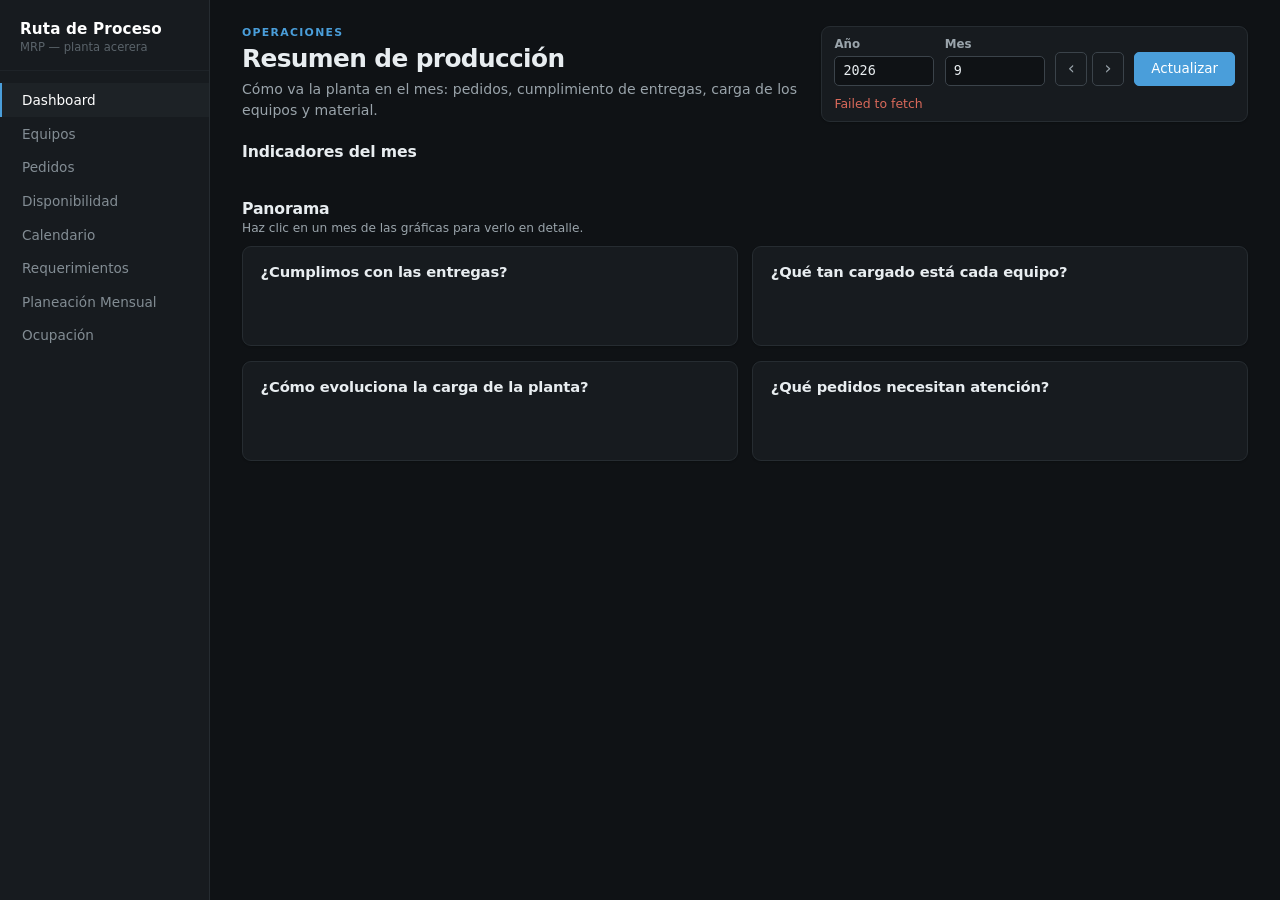
==== commit 643574dc: "Refactor dashboard components for improved clarity and functionality - Updated occupancy CSS to stre" ====
--- a/frontend/index.html
+++ b/frontend/index.html
@@ -4,7 +4,16 @@
   <meta charset="UTF-8" />
   <meta name="viewport" content="width=device-width, initial-scale=1.0" />
   <title>MRP — Ruta de Proceso</title>
-  <link rel="stylesheet" href="css/styles.css" />
+  <link rel="stylesheet" href="css/base.css" />
+  <link rel="stylesheet" href="css/components.css" />
+  <link rel="stylesheet" href="css/availability.css" />
+  <link rel="stylesheet" href="css/occupancy.css" />
+  <link rel="stylesheet" href="css/planning.css" />
+  <link rel="stylesheet" href="css/dashboard.css" />
+  <link rel="stylesheet" href="css/teams.css" />
+  <link rel="stylesheet" href="css/orders.css" />
+  <link rel="stylesheet" href="css/orders-table.css" />
+  <link rel="stylesheet" href="css/requirements.css" />
   <link rel="stylesheet" href="css/loading.css" />
 </head>
 <body>
@@ -31,7 +40,7 @@
       <div>
         <p class="dashboard-eyebrow">OPERACIONES</p>
         <h1>Resumen de producción</h1>
-        <p class="view-desc">Pedidos, entregas y capacidad de la planta para el periodo seleccionado.</p>
+        <p class="view-desc">Cómo va la planta en el mes: pedidos, cumplimiento de entregas, carga de los equipos y material.</p>
       </div>
       <section class="panel dashboard-period" aria-label="Seleccionar periodo">
         <div class="field">
@@ -41,68 +50,55 @@
         <div class="field">
           <label for="dashMonth">Mes</label>
           <input id="dashMonth" type="number" min="1" max="12" value="9" />
+        </div>
+        <div class="month-nav">
+          <button class="btn" id="btnDashPrev" type="button" aria-label="Mes anterior" title="Mes anterior">‹</button>
+          <button class="btn" id="btnDashNext" type="button" aria-label="Mes siguiente" title="Mes siguiente">›</button>
         </div>
         <button class="btn" id="btnLoadDashboard">Actualizar</button>
         <div class="status" id="dashStatus" role="status" aria-live="polite"></div>
       </section>
     </header>
 
-    <section class="dashboard-section" aria-label="Indicadores clave">
+    <div id="dashNote"></div>
+
+    <section class="dashboard-section" aria-labelledby="dashKpiTitle">
+      <div class="dashboard-section-heading">
+        <div>
+          <h2 id="dashKpiTitle">Indicadores del mes</h2>
+          <p class="section-description" id="dashKpiSub"></p>
+        </div>
+      </div>
       <div class="kpi-grid" id="kpiGrid"></div>
     </section>
 
-    <section class="dashboard-section" aria-labelledby="capacityOverviewTitle">
+    <section class="dashboard-section" aria-labelledby="dashChartsTitle">
       <div class="dashboard-section-heading">
         <div>
-          <h2 id="capacityOverviewTitle">Capacidad por equipo</h2>
-          <p class="section-description">Ocupación promedio del periodo y semana de mayor carga.</p>
-        </div>
-      </div>
-      <div class="dashboard-table-wrap">
-        <table>
-          <thead>
-            <tr><th>Equipo</th><th class="num">Ocupación promedio</th><th>Semana de mayor carga</th></tr>
-          </thead>
-          <tbody id="dashOccBody"></tbody>
-        </table>
-      </div>
-    </section>
-
-    <section class="dashboard-section dashboard-trends" aria-labelledby="quarterOverviewTitle">
-      <div class="dashboard-section-heading">
-        <div>
-          <h2 id="quarterOverviewTitle">Tendencia trimestral</h2>
-          <p class="section-description">Evolución de entregas y ocupación de capacidad.</p>
-        </div>
-      </div>
-      <div class="panel">
-        <div class="form-row">
-          <div class="field">
-            <label for="qYear">Año</label>
-            <input id="qYear" type="number" value="2026" />
-          </div>
-          <div class="field">
-            <label for="qQuarter">Trimestre</label>
-            <select id="qQuarter">
-              <option value="1">Q1 (Ene-Mar)</option>
-              <option value="2">Q2 (Abr-Jun)</option>
-              <option value="3" selected>Q3 (Jul-Sep)</option>
-              <option value="4">Q4 (Oct-Dic)</option>
-            </select>
-          </div>
-          <button class="btn" id="btnLoadQuarter">Ver tendencia</button>
-        </div>
-        <div class="status" id="qStatus" role="status" aria-live="polite"></div>
-      </div>
-
-      <div class="dashboard-chart-grid">
-        <section class="chart-block" aria-labelledby="quarterOrdersTitle">
-          <h3 class="chart-title" id="quarterOrdersTitle">Entregas a tiempo y atrasadas</h3>
-          <div id="qOrdersChart"></div>
+          <h2 id="dashChartsTitle">Panorama</h2>
+          <p class="section-description">Haz clic en un mes de las gráficas para verlo en detalle.</p>
+        </div>
+      </div>
+      <div class="dash-grid">
+        <section class="dash-chart" aria-labelledby="dashDeliveryTitle">
+          <h3 class="dash-chart-title" id="dashDeliveryTitle">¿Cumplimos con las entregas?</h3>
+          <p class="dash-chart-sub" id="dashDeliverySub"></p>
+          <div id="dashDelivery"></div>
         </section>
-        <section class="chart-block" aria-labelledby="quarterOccupancyTitle">
-          <h3 class="chart-title" id="quarterOccupancyTitle">Ocupación promedio de planta</h3>
-          <div id="qOccChart"></div>
+        <section class="dash-chart" aria-labelledby="dashLoadTitle">
+          <h3 class="dash-chart-title" id="dashLoadTitle">¿Qué tan cargado está cada equipo?</h3>
+          <p class="dash-chart-sub" id="dashLoadSub"></p>
+          <div id="dashLoad"></div>
+        </section>
+        <section class="dash-chart" aria-labelledby="dashTrendTitle">
+          <h3 class="dash-chart-title" id="dashTrendTitle">¿Cómo evoluciona la carga de la planta?</h3>
+          <p class="dash-chart-sub" id="dashTrendSub"></p>
+          <div id="dashTrend"></div>
+        </section>
+        <section class="dash-chart" aria-labelledby="dashAttentionTitle">
+          <h3 class="dash-chart-title" id="dashAttentionTitle">¿Qué pedidos necesitan atención?</h3>
+          <p class="dash-chart-sub" id="dashAttentionSub"></p>
+          <div id="dashAttention"></div>
         </section>
       </div>
     </section>
@@ -369,7 +365,7 @@
   <!-- CALENDARIO -->
   <div class="view" id="view-calendar">
     <h1>Calendario de disponibilidad</h1>
-    <p class="view-desc">Vista de todas las semanas del año para un equipo, con sus excepciones marcadas.</p>
+    <p class="view-desc">El año completo de un equipo, semana por semana. Cada semana muestra el porcentaje de capacidad disponible; los festivos, el mantenimiento y las bajas de productividad se marcan con color y se listan abajo.</p>
 
     <div class="panel">
       <div class="form-row">
@@ -380,34 +376,29 @@
       <div class="status" id="calStatus"></div>
     </div>
 
-    <div class="cal-grid" id="calGrid"></div>
+    <div id="calSummary"></div>
+    <div class="cal-months" id="calMonths"></div>
+    <div id="calExceptions"></div>
   </div>
 
   <!-- REQUERIMIENTOS -->
   <div class="view" id="view-requirements">
     <h1>Requerimientos de material</h1>
-    <p class="view-desc">Cálculo puro de material por equipo, en base al rendimiento. Sin fechas ni capacidad (eso corresponde a la planeación mensual).</p>
+    <p class="view-desc">Cuánto material necesita cada equipo para entregar el tonelaje pedido, calculado hacia atrás con el rendimiento de cada equipo. Elige un pedido para ver dónde se pierde el acero, o el mes completo para ver el total. Sin fechas: eso corresponde a la planeación mensual.</p>
 
     <div class="panel">
       <div class="form-row">
+        <div class="field"><label>Año</label><input id="reqYear" type="number" value="2026" /></div>
+        <div class="field"><label>Mes</label><input id="reqMonth" type="number" min="1" max="12" value="9" /></div>
         <div class="field"><label>Pedido</label><select id="reqOrder"></select></div>
         <button class="btn" id="btnCalcReq">Calcular</button>
       </div>
       <div class="status" id="reqStatus"></div>
     </div>
 
-    <div class="summary-box" id="reqSummary" style="display:none;"></div>
-
-    <table>
-      <thead>
-        <tr>
-          <th>Equipo</th><th class="num">Seq</th>
-          <th class="num">Ton. salida</th><th class="num">Ton. entrada</th>
-          <th class="num">Rend.</th><th class="num">Cap. mensual</th><th class="num">Cap. semanal</th>
-        </tr>
-      </thead>
-      <tbody id="reqBody"></tbody>
-    </table>
+    <div id="reqCards"></div>
+    <div id="reqFlow"></div>
+    <div id="reqTables"></div>
   </div>
 
   <!-- PLANEACIÓN (unified workspace) -->
@@ -571,6 +562,15 @@
       </div>
     </div>
 
+    <!-- Table / Gantt switch -->
+    <div class="results-switch" id="resultsSwitch" style="display:none;">
+      <button class="results-tab active" data-results-view="table">Tabla</button>
+      <button class="results-tab" data-results-view="gantt">Gantt</button>
+    </div>
+
+    <!-- Gantt -->
+    <div id="planGantt" style="display:none;"></div>
+
     <!-- Results table -->
     <table id="planResultsTable" style="display:none;">
       <thead>
@@ -601,18 +601,24 @@
   <!-- OCUPACION -->
   <div class="view" id="view-occupancy">
     <h1>Ocupación por equipo</h1>
-    <p class="view-desc">Porcentaje de capacidad semanal utilizada, para todos los equipos de la ruta durante un mes.</p>
+    <p class="view-desc">Qué parte de la capacidad semanal de cada equipo está comprometida con pedidos planeados. Haz clic en una semana para ver qué pedidos la ocupan.</p>
 
     <div class="panel">
       <div class="form-row">
         <div class="field"><label>Año</label><input id="occYear" type="number" value="2026" /></div>
         <div class="field"><label>Mes</label><input id="occMonth" type="number" min="1" max="12" value="9" /></div>
-        <button class="btn" id="btnGetOccupancy">Ver todos los equipos</button>
+        <div class="month-nav">
+          <button class="btn" id="btnOccPrev" type="button" aria-label="Mes anterior" title="Mes anterior">‹</button>
+          <button class="btn" id="btnOccNext" type="button" aria-label="Mes siguiente" title="Mes siguiente">›</button>
+        </div>
+        <button class="btn" id="btnGetOccupancy">Ver</button>
       </div>
       <div class="status" id="occStatus"></div>
     </div>
 
-    <div id="occAllTeams"></div>
+    <div id="occKpis"></div>
+    <div class="occ-card" id="occMap"></div>
+    <div id="occDetail"></div>
   </div>
 
 </main>
--- a/frontend/css/base.css
+++ b/frontend/css/base.css
@@ -0,0 +1,79 @@
+/* base.css — Design tokens, page shell, sidebar and main content area. */
+  :root {
+    --bg: #0f1215;
+    --panel: #171b1f;
+    --panel-raised: #1d2226;
+    --border: #262c31;
+    --border-soft: #1e2328;
+    --text: #d7dbde;
+    --text-dim: #838d94;
+    --text-faint: #5a636a;
+    --accent: #4a9eda;
+    --accent-dim: #2d5f80;
+    --warn: #d99a4e;
+    --danger: #d9695a;
+    --good: #5fb87a;
+    --mono: ui-monospace, "SF Mono", "Cascadia Code", Consolas, monospace;
+    --sans: -apple-system, "Segoe UI", system-ui, sans-serif;
+  }
+
+  * { margin: 0; padding: 0; box-sizing: border-box; }
+
+  body {
+    font-family: var(--sans);
+    background: var(--bg);
+    color: var(--text);
+    display: flex;
+    min-height: 100vh;
+    font-size: 14px;
+  }
+
+  /* ── Sidebar ──────────────────────────────────────────────── */
+  .sidebar {
+    width: 210px;
+    flex-shrink: 0;
+    background: var(--panel);
+    border-right: 1px solid var(--border);
+    padding: 1.25rem 0;
+    display: flex;
+    flex-direction: column;
+  }
+  .brand {
+    padding: 0 1.25rem 1rem;
+    border-bottom: 1px solid var(--border-soft);
+    margin-bottom: .75rem;
+  }
+  .brand-title { font-size: .95rem; font-weight: 600; color: #fff; letter-spacing: .01em; }
+  .brand-sub { font-size: .72rem; color: var(--text-faint); margin-top: .15rem; }
+
+  .nav-item {
+    display: block;
+    width: 100%;
+    text-align: left;
+    padding: .55rem 1.25rem;
+    background: none;
+    border: none;
+    border-left: 2px solid transparent;
+    color: var(--text-dim);
+    font-size: .85rem;
+    cursor: pointer;
+    font-family: var(--sans);
+  }
+  .nav-item:hover { color: var(--text); background: var(--panel-raised); }
+  .nav-item.active {
+    color: #fff;
+    border-left-color: var(--accent);
+    background: var(--panel-raised);
+  }
+
+  /* ── Main content ─────────────────────────────────────────── */
+  .main {
+    flex: 1;
+    padding: 1.75rem 2rem;
+    max-width: 1100px;
+  }
+  .view { display: none; }
+  .view.active { display: block; }
+
+  h1 { font-size: 1.15rem; font-weight: 600; color: #fff; margin-bottom: .2rem; }
+  .view-desc { font-size: .82rem; color: var(--text-dim); margin-bottom: 1.25rem; max-width: 62ch; line-height: 1.5; }
--- a/frontend/css/components.css
+++ b/frontend/css/components.css
@@ -0,0 +1,170 @@
+/* components.css — Shared building blocks: panels, forms, buttons, tables, summary box, KPI cards, charts, row menu. */
+  /* ── Panels / forms ───────────────────────────────────────── */
+  .panel {
+    background: var(--panel);
+    border: 1px solid var(--border);
+    border-radius: 3px;
+    padding: 1rem 1.1rem;
+    margin-bottom: 1.1rem;
+  }
+  .panel-title {
+    font-size: .72rem;
+    text-transform: none;
+    color: var(--text-faint);
+    margin-bottom: .7rem;
+    font-weight: 500;
+  }
+
+  .form-row {
+    display: flex;
+    flex-wrap: wrap;
+    gap: .9rem;
+    align-items: flex-end;
+  }
+  .field { display: flex; flex-direction: column; gap: .3rem; }
+  .field label { font-size: .74rem; color: var(--text-dim); }
+  .field input, .field select {
+    padding: .4rem .5rem;
+    font-size: .84rem;
+    background: var(--bg);
+    color: var(--text);
+    border: 1px solid var(--border);
+    border-radius: 2px;
+    font-family: var(--sans);
+    min-width: 130px;
+  }
+  .field input:focus, .field select:focus {
+    outline: none;
+    border-color: var(--accent-dim);
+  }
+  .field input[type=number] { font-family: var(--mono); }
+
+  button.btn {
+    padding: .45rem 1rem;
+    cursor: pointer;
+    background: var(--accent-dim);
+    color: #fff;
+    border: 1px solid var(--accent);
+    border-radius: 2px;
+    font-size: .84rem;
+    font-family: var(--sans);
+    height: 32px;
+  }
+  button.btn:hover { background: var(--accent); }
+  button.btn.small { padding: .25rem .6rem; font-size: .76rem; height: auto; }
+
+  .status { margin-top: .6rem; font-size: .78rem; color: var(--text-faint); }
+  .status.error { color: var(--danger); }
+
+  /* ── Tables ───────────────────────────────────────────────── */
+  table { border-collapse: collapse; width: 100%; font-size: .82rem; }
+  th, td {
+    padding: .45rem .6rem;
+    text-align: left;
+    border-bottom: 1px solid var(--border-soft);
+  }
+  th {
+    color: var(--text-faint);
+    font-weight: 500;
+    font-size: .72rem;
+    border-bottom: 1px solid var(--border);
+  }
+  td { color: var(--text); }
+  td.num, th.num { font-family: var(--mono); text-align: right; }
+  tr:hover td { background: var(--panel-raised); }
+
+  .highlight { color: var(--good); font-weight: 600; }
+  .warn-text { color: var(--warn); font-weight: 600; }
+  .danger-text { color: var(--danger); font-weight: 600; }
+
+  /* ── Summary box ──────────────────────────────────────────── */
+  .summary-box {
+    background: var(--panel-raised);
+    border: 1px solid var(--border);
+    border-radius: 3px;
+    padding: .8rem 1rem;
+    margin-bottom: 1rem;
+    font-size: .84rem;
+    line-height: 1.7;
+  }
+  .summary-box .big-num { font-family: var(--mono); font-size: 1.3rem; color: #fff; font-weight: 600; }
+
+  /* ── KPI cards ────────────────────────────────────────────── */
+  .kpi-grid {
+    display: grid;
+    grid-template-columns: repeat(auto-fit, minmax(170px, 1fr));
+    gap: .8rem;
+    margin-bottom: 1.5rem;
+  }
+  .kpi-card {
+    background: var(--panel);
+    border: 1px solid var(--border);
+    border-left: 2px solid var(--accent);
+    border-radius: 3px;
+    padding: .9rem 1rem;
+  }
+  .kpi-card.warn { border-left-color: var(--warn); }
+  .kpi-card.danger { border-left-color: var(--danger); }
+  .kpi-card.good { border-left-color: var(--good); }
+  .kpi-label { font-size: .72rem; color: var(--text-faint); margin-bottom: .4rem; }
+  .kpi-value { font-family: var(--mono); font-size: 1.6rem; color: #fff; font-weight: 600; line-height: 1; }
+  .kpi-sub { font-size: .72rem; color: var(--text-dim); margin-top: .35rem; }
+
+  .dash-section-title { font-size: .78rem; color: var(--text-dim); margin: 1.4rem 0 .6rem; font-weight: 600; }
+
+  /* ── Quarterly charts ─────────────────────────────────────── */
+  .chart-block {
+    background: var(--panel);
+    border: 1px solid var(--border);
+    border-radius: 3px;
+    padding: 1rem 1.1rem;
+    margin-bottom: 1.1rem;
+  }
+  .chart-title { font-size: .78rem; color: var(--text-dim); margin-bottom: .8rem; }
+  .chart-legend { display: flex; gap: 1.2rem; margin-top: .6rem; font-size: .72rem; color: var(--text-dim); }
+  .chart-legend span { display: inline-flex; align-items: center; gap: .35rem; }
+
+  /* ── Row overflow menu ────────────────────────────────────── */
+  .menu-trigger { padding: .2rem .55rem; font-size: 1rem; line-height: 1; }
+  .row-menu {
+    display: none;
+    position: absolute;
+    right: 0;
+    top: 100%;
+    margin-top: 2px;
+    background: var(--panel-raised);
+    border: 1px solid var(--border);
+    border-radius: 3px;
+    box-shadow: 0 4px 12px rgba(0,0,0,0.4);
+    z-index: 10;
+    min-width: 110px;
+  }
+  .row-menu.open { display: block; }
+  .row-menu button {
+    display: block;
+    width: 100%;
+    text-align: left;
+    padding: .5rem .8rem;
+    background: none;
+    border: none;
+    color: var(--text);
+    font-size: .8rem;
+    cursor: pointer;
+    font-family: var(--sans);
+  }
+  .row-menu button:hover { background: var(--bg); }
+  .row-menu button.danger { color: var(--danger); }
+
+  /* ── Shared: "how busy" colors and the month stepper ─────────
+     Used by Ocupación and the Dashboard. */
+  .lvl-none   { --lvl: var(--border);      --tint: transparent; }
+  .lvl-low    { --lvl: var(--accent-dim);  --tint: rgba(74,158,218,.08); }
+  .lvl-ok     { --lvl: var(--accent);      --tint: rgba(74,158,218,.18); }
+  .lvl-high   { --lvl: var(--warn);        --tint: rgba(217,154,78,.18); }
+  .lvl-full   { --lvl: var(--danger);      --tint: rgba(217,105,90,.22); }
+  .lvl-over   { --lvl: var(--danger);      --tint: rgba(217,105,90,.30); }
+  .lvl-closed { --lvl: var(--text-faint);  --tint: rgba(131,141,148,.10); }
+
+  .month-nav { display: flex; gap: .3rem; }
+  .month-nav .btn { width: 32px; padding: 0; font-size: 1.1rem; line-height: 1; background: transparent; border-color: var(--border); color: var(--text-dim); }
+  .month-nav .btn:hover { color: #fff; border-color: var(--accent); background: transparent; }
--- a/frontend/css/availability.css
+++ b/frontend/css/availability.css
@@ -0,0 +1,87 @@
+/* availability.css — Ocupación bars and the Calendario grid. */
+  /* ── Calendar ─────────────────────────────────────────────── */
+  .cal-summary { display: flex; flex-wrap: wrap; gap: .7rem; margin-bottom: .7rem; }
+  .cal-stat {
+    min-width: 150px;
+    padding: .65rem .9rem;
+    background: var(--panel);
+    border: 1px solid var(--border);
+    border-left: 2px solid var(--accent);
+    border-radius: 3px;
+  }
+  .cal-stat.good { border-left-color: var(--good); }
+  .cal-stat.warn { border-left-color: var(--warn); }
+  .cal-stat.danger { border-left-color: var(--danger); }
+  .cal-stat-value { font-family: var(--mono); font-size: 1.3rem; font-weight: 600; color: #fff; line-height: 1; }
+  .cal-stat-label { margin-top: .35rem; font-size: .72rem; color: var(--text-dim); }
+
+  .cal-legend { flex-wrap: wrap; margin: 0 0 1rem; }
+  .cal-key { display: inline-block; width: 12px; height: 12px; border-radius: 2px; border: 1px solid var(--border); background: var(--panel-raised); }
+  .cal-key.full { border-top: 2px solid var(--good); }
+  .cal-key.reduced { border-top: 2px solid var(--warn); background: rgba(217,154,78,.18); }
+  .cal-key.off { border-top: 2px solid var(--danger); background: rgba(217,105,90,.28); }
+  .cal-key.current { border-color: var(--accent); box-shadow: 0 0 0 1px var(--accent); }
+
+  .cal-months { display: grid; grid-template-columns: repeat(auto-fill, minmax(300px, 1fr)); gap: .8rem; }
+  .cal-month {
+    padding: .7rem .8rem .8rem;
+    background: var(--panel);
+    border: 1px solid var(--border);
+    border-radius: 3px;
+  }
+  .cal-month-head { display: flex; align-items: baseline; justify-content: space-between; margin-bottom: .55rem; }
+  .cal-month-name { font-size: .84rem; font-weight: 600; color: #fff; }
+  .cal-month-avg { font-family: var(--mono); font-size: .72rem; color: var(--text-faint); }
+  .cal-month-avg.dip { color: var(--warn); }
+  .cal-month-weeks { display: grid; grid-template-columns: repeat(5, minmax(0, 1fr)); gap: .3rem; }
+
+  .cal-week {
+    display: flex;
+    flex-direction: column;
+    gap: .1rem;
+    min-height: 66px;
+    padding: .35rem .4rem .4rem;
+    background: var(--panel-raised);
+    border: 1px solid var(--border);
+    border-top: 2px solid var(--border);
+    border-radius: 2px;
+    cursor: default;
+  }
+  .cal-week-num { font-family: var(--mono); font-size: .64rem; color: var(--text-dim); }
+  .cal-week-date { font-size: .6rem; color: var(--text-faint); white-space: nowrap; }
+  .cal-week-pct { margin-top: auto; font-family: var(--mono); font-size: .88rem; color: #fff; }
+  .cal-week-bar { display: block; height: 3px; margin-top: .15rem; background: var(--bg); border-radius: 2px; overflow: hidden; }
+  .cal-week-bar > span { display: block; height: 100%; background: var(--good); opacity: .55; }
+
+  .cal-week.full { border-top-color: rgba(95,184,122,.4); }
+  .cal-week.reduced { border-top-color: var(--warn); background: rgba(217,154,78,.09); }
+  .cal-week.reduced .cal-week-bar > span { background: var(--warn); opacity: 1; }
+  .cal-week.off {
+    border-top-color: var(--danger);
+    background-image: repeating-linear-gradient(135deg,
+      rgba(217,105,90,.16) 0, rgba(217,105,90,.16) 5px, transparent 5px, transparent 10px);
+  }
+  .cal-week.off .cal-week-pct { color: var(--danger); }
+  .cal-week.current { box-shadow: 0 0 0 1px var(--accent); }
+  .cal-week.current .cal-week-num { color: var(--accent); }
+
+  .cal-section-title { margin: 1.4rem 0 .6rem; font-size: .78rem; font-weight: 600; color: var(--text-dim); }
+  .cal-list { background: var(--panel); border: 1px solid var(--border); border-radius: 3px; }
+  .cal-list-row {
+    display: grid;
+    grid-template-columns: 3.2rem 9.5rem 3.4rem 1fr;
+    gap: .8rem;
+    align-items: baseline;
+    padding: .5rem .8rem;
+    border-bottom: 1px solid var(--border-soft);
+    border-left: 2px solid var(--warn);
+    font-size: .8rem;
+  }
+  .cal-list-row:last-child { border-bottom: none; }
+  .cal-list-row.off { border-left-color: var(--danger); }
+  .cal-list-week { font-family: var(--mono); color: var(--text-dim); }
+  .cal-list-range { color: var(--text-dim); white-space: nowrap; }
+  .cal-list-pct { font-family: var(--mono); text-align: right; color: #fff; }
+  .cal-list-row.off .cal-list-pct { color: var(--danger); }
+  .cal-list-reason { color: var(--text); }
+  .cal-empty { padding: .8rem 1rem; font-size: .82rem; color: var(--text-faint); background: var(--panel); border: 1px solid var(--border); border-radius: 3px; }
--- a/frontend/css/occupancy.css
+++ b/frontend/css/occupancy.css
@@ -0,0 +1,158 @@
+/* occupancy.css — Ocupación: summary cards, team × week heat map, and the week drill-down. */
+  .occ-kpis { grid-template-columns: repeat(auto-fit, minmax(240px, 1fr)); }
+  .occ-empty {
+    padding: 1rem 1.1rem;
+    margin-bottom: 1.1rem;
+    font-size: .84rem;
+    line-height: 1.5;
+    color: var(--text-faint);
+    background: var(--panel);
+    border: 1px solid var(--border);
+    border-radius: 3px;
+  }
+
+  .occ-card { margin-bottom: 1.1rem; padding: .9rem 1rem 1rem; background: var(--panel); border: 1px solid var(--border); border-radius: 3px; }
+  .occ-card:empty { display: none; }
+  .occ-card.is-loading .occ-map-scroll { opacity: .45; pointer-events: none; }
+  .occ-card-head { display: flex; align-items: baseline; justify-content: space-between; gap: 1rem; margin-bottom: .8rem; }
+  .occ-card-title { font-size: .84rem; font-weight: 600; color: #fff; }
+  .occ-card-hint { font-size: .72rem; color: var(--text-faint); }
+
+  /* ── Heat map ─────────────────────────────────────────────── */
+  .occ-map-scroll { overflow-x: auto; padding: 2px 2px .3rem; transition: opacity .15s; }
+  .occ-map {
+    display: grid;
+    grid-template-columns: 8.5rem repeat(var(--occ-cols), minmax(92px, 1fr)) 6.5rem;
+    gap: .35rem;
+    min-width: 640px;
+  }
+  .occ-map-week { display: flex; flex-direction: column; align-items: center; gap: .1rem; padding-bottom: .25rem; }
+  .occ-map-week strong { font-family: var(--mono); font-size: .78rem; font-weight: 600; color: #fff; }
+  .occ-map-week span { font-size: .62rem; color: var(--text-faint); white-space: nowrap; }
+
+  .occ-map-team { display: flex; align-items: center; gap: .5rem; padding-right: .4rem; font-size: .84rem; font-weight: 600; color: #fff; }
+  .occ-map-step { width: 1rem; text-align: right; font-family: var(--mono); font-size: .68rem; font-weight: 400; color: var(--text-faint); }
+
+  .occ-cell {
+    position: relative;
+    display: flex;
+    flex-direction: column;
+    align-items: center;
+    justify-content: center;
+    gap: .1rem;
+    min-height: 70px;
+    padding: .45rem .4rem .6rem;
+    font-family: var(--sans);
+    color: var(--text);
+    cursor: pointer;
+    background-color: var(--panel-raised);
+    background-image: linear-gradient(var(--tint), var(--tint));
+    border: 1px solid var(--border);
+    border-top: 2px solid var(--lvl);
+    border-radius: 3px;
+    transition: transform .12s, box-shadow .12s;
+  }
+  .occ-cell:hover { transform: translateY(-1px); box-shadow: 0 3px 10px rgba(0,0,0,.4); }
+  .occ-cell:focus-visible { outline: 2px solid var(--accent); outline-offset: 2px; }
+  .occ-cell[aria-pressed="true"] { box-shadow: 0 0 0 2px var(--accent); }
+  .occ-cell.lvl-over {
+    background-image: repeating-linear-gradient(135deg, rgba(217,105,90,.30) 0, rgba(217,105,90,.30) 6px, rgba(217,105,90,.12) 6px, rgba(217,105,90,.12) 12px);
+  }
+  .occ-cell.lvl-closed {
+    background-image: repeating-linear-gradient(135deg, rgba(131,141,148,.16) 0, rgba(131,141,148,.16) 6px, transparent 6px, transparent 12px);
+  }
+  .occ-cell-pct { font-family: var(--mono); font-size: 1.1rem; font-weight: 600; color: #fff; line-height: 1.1; }
+  .occ-cell.lvl-closed .occ-cell-pct { font-size: .8rem; font-weight: 400; color: var(--text-dim); }
+  .occ-cell.lvl-none .occ-cell-pct { color: var(--text-faint); }
+  .occ-cell-tons { font-family: var(--mono); font-size: .64rem; color: var(--text-dim); }
+  .occ-cell-flag {
+    position: absolute;
+    top: 4px;
+    right: 4px;
+    padding: .08rem .35rem;
+    font-family: var(--mono);
+    font-size: .62rem;
+    color: var(--warn);
+    background: rgba(217,154,78,.18);
+    border-radius: 2px;
+  }
+  .occ-cell-bar { position: absolute; left: 7px; right: 7px; bottom: 6px; height: 3px; overflow: hidden; background: rgba(0,0,0,.4); border-radius: 2px; }
+  .occ-cell-bar > span, .occ-order-bar > span { display: block; height: 100%; animation: occ-grow .55s ease-out; }
+  .occ-cell-bar > span { background: var(--lvl); }
+
+  .occ-map-avg {
+    position: relative;
+    display: flex;
+    align-items: center;
+    justify-content: center;
+    min-height: 70px;
+    padding-bottom: .4rem;
+    border-left: 1px solid var(--border);
+  }
+  .occ-avg-value { font-family: var(--mono); font-size: 1rem; font-weight: 600; color: #fff; }
+
+
+  /* "Planta" row: the plant-wide average per week */
+  .occ-foot { margin-top: .35rem; padding-top: .55rem; border-top: 1px solid var(--border); }
+  .occ-foot-label { color: var(--text-dim); font-weight: 600; }
+  .occ-foot-cell { position: relative; display: flex; align-items: center; justify-content: center; min-height: 42px; padding-bottom: .5rem; }
+  .occ-foot-pct { font-family: var(--mono); font-size: .92rem; font-weight: 600; color: var(--text); }
+  .occ-map-avg.occ-foot { min-height: 0; border-left: 1px solid var(--border); }
+
+  .occ-legend { flex-wrap: wrap; gap: .5rem 1.1rem; margin-top: .9rem; }
+  .occ-key { display: inline-block; width: 12px; height: 12px; background-color: var(--panel-raised); background-image: linear-gradient(var(--tint), var(--tint)); border: 1px solid var(--border); border-top: 2px solid var(--lvl); border-radius: 2px; }
+  .occ-key.lvl-over { background-image: repeating-linear-gradient(135deg, rgba(217,105,90,.45) 0, rgba(217,105,90,.45) 3px, transparent 3px, transparent 6px); }
+  .occ-key.lvl-closed { background-image: repeating-linear-gradient(135deg, rgba(131,141,148,.4) 0, rgba(131,141,148,.4) 3px, transparent 3px, transparent 6px); }
+
+  /* ── Week drill-down ──────────────────────────────────────── */
+  .occ-detail-head { display: flex; align-items: flex-start; justify-content: space-between; gap: 1rem; margin-bottom: .9rem; }
+  .occ-detail-title { font-size: 1rem; font-weight: 600; color: #fff; }
+  .occ-detail-sub { margin-top: .2rem; font-size: .76rem; color: var(--text-dim); }
+  .occ-pill {
+    flex-shrink: 0;
+    padding: .2rem .65rem;
+    font-size: .72rem;
+    color: var(--text);
+    background: var(--tint);
+    border: 1px solid var(--lvl);
+    border-radius: 999px;
+  }
+  .occ-alert {
+    margin-bottom: .9rem;
+    padding: .6rem .8rem;
+    font-size: .78rem;
+    line-height: 1.5;
+    color: var(--danger);
+    background: rgba(217,105,90,.1);
+    border: 1px solid rgba(217,105,90,.3);
+    border-radius: 3px;
+  }
+  .occ-stats { display: grid; grid-template-columns: repeat(auto-fit, minmax(160px, 1fr)); gap: .6rem; margin-bottom: 1rem; }
+  .occ-stat { padding: .55rem .75rem; background: var(--panel-raised); border: 1px solid var(--border-soft); border-radius: 3px; }
+  .occ-stat > span { display: block; margin-bottom: .25rem; font-size: .68rem; color: var(--text-faint); }
+  .occ-stat strong { font-family: var(--mono); font-size: 1.05rem; font-weight: 600; color: #fff; }
+  .occ-stat-note { margin-top: .3rem; font-size: .68rem; line-height: 1.4; color: var(--warn); }
+
+  .occ-orders { border-top: 1px solid var(--border-soft); }
+  .occ-order {
+    display: grid;
+    grid-template-columns: minmax(11rem, 1.4fr) 2fr 6rem 4.2rem;
+    gap: .9rem;
+    align-items: center;
+    padding: .5rem 0;
+    font-size: .8rem;
+    border-bottom: 1px solid var(--border-soft);
+  }
+  .occ-order-name { display: flex; flex-direction: column; gap: .1rem; min-width: 0; color: var(--text); }
+  .occ-order-month { font-size: .66rem; color: var(--text-faint); }
+  .occ-order-bar { height: 8px; overflow: hidden; background: var(--bg); border-radius: 2px; }
+  .occ-order-bar > span { background: var(--accent); }
+  .occ-order-tons, .occ-order-share { font-family: var(--mono); text-align: right; color: var(--text); }
+  .occ-order-share { color: var(--text-dim); }
+  .occ-loading { padding: .9rem 0 .2rem; font-size: .8rem; color: var(--text-faint); }
+
+  @keyframes occ-grow { from { width: 0; } }
+  @media (prefers-reduced-motion: reduce) {
+    .occ-cell-bar > span, .occ-order-bar > span { animation: none; }
+    .occ-cell { transition: none; }
+  }
--- a/frontend/css/planning.css
+++ b/frontend/css/planning.css
@@ -0,0 +1,342 @@
+/* planning.css — Planeación mensual: strategy comparison, tabs, filter bar, planning blocks, order cards, impact cards, modal, and the results Gantt. */
+  /* ── Heuristic comparison ─────────────────────────────────── */
+  .criteria-columns {
+    display: grid;
+    grid-template-columns: repeat(3, 1fr);
+    gap: 1rem;
+  }
+  .criterion-col {
+    background: var(--panel);
+    border: 1px solid var(--border);
+    border-radius: 3px;
+    padding: .9rem;
+  }
+  .criterion-col.selected { border-color: var(--good); border-width: 2px; }
+  .criterion-col-title { font-size: .9rem; font-weight: 600; color: #fff; margin-bottom: .3rem; }
+  .criterion-col-sub { font-size: .72rem; color: var(--text-faint); margin-bottom: .7rem; }
+  .criterion-summary { display: flex; gap: .6rem; margin-bottom: .7rem; flex-wrap: wrap; }
+  .criterion-badge {
+    font-size: .72rem;
+    font-family: var(--mono);
+    padding: .2rem .5rem;
+    border-radius: 2px;
+    background: var(--panel-raised);
+    border: 1px solid var(--border);
+  }
+  .criterion-order-row {
+    display: flex;
+    justify-content: space-between;
+    font-size: .76rem;
+    padding: .35rem 0;
+    border-bottom: 1px solid var(--border-soft);
+    gap: .4rem;
+  }
+  .criterion-order-row .oname { color: var(--text); flex: 1; }
+  .criterion-order-row .odate { font-family: var(--mono); color: var(--text-dim); white-space: nowrap; }
+  .legend-swatch { width: 10px; height: 10px; border-radius: 2px; display: inline-block; }
+
+  /* ── Planning workspace ──────────────────────────────────── */
+
+  .plan-header {
+    position: sticky;
+    top: 0;
+    z-index: 5;
+    background: var(--panel);
+  }
+  .plan-saved-badge {
+    display: inline-flex;
+    align-items: center;
+    gap: .3rem;
+    font-size: .78rem;
+    color: var(--good);
+    padding: .3rem .7rem;
+    background: rgba(95,184,122,.08);
+    border: 1px solid rgba(95,184,122,.25);
+    border-radius: 2px;
+    margin-left: .4rem;
+  }
+
+  /* ── Tabs ─────────────────────────────────────────────────── */
+  .plan-tabs {
+    display: flex;
+    gap: 0;
+    border-bottom: 1px solid var(--border);
+    margin-bottom: 1rem;
+  }
+  .plan-tab {
+    padding: .55rem 1.1rem;
+    background: none;
+    border: none;
+    border-bottom: 2px solid transparent;
+    color: var(--text-dim);
+    font-size: .84rem;
+    cursor: pointer;
+    font-family: var(--sans);
+  }
+  .plan-tab:hover { color: var(--text); }
+  .plan-tab.active {
+    color: #fff;
+    border-bottom-color: var(--accent);
+  }
+  .plan-tab-panel { display: none; }
+  .plan-tab-panel.active { display: block; }
+
+  /* ── Filter bar ──────────────────────────────────────────── */
+  .filter-bar {
+    display: flex;
+    flex-wrap: wrap;
+    gap: .7rem;
+    align-items: flex-end;
+    padding: .6rem .8rem;
+    background: var(--panel);
+    border: 1px solid var(--border);
+    border-radius: 3px;
+    margin-bottom: 1rem;
+  }
+  .filter-bar .field input,
+  .filter-bar .field select { min-width: 110px; }
+
+  /* ── Unsaved banner ──────────────────────────────────────── */
+  .unsaved-banner {
+    display: flex;
+    align-items: center;
+    gap: .7rem;
+    padding: .55rem 1rem;
+    background: rgba(217,154,78,.1);
+    border: 1px solid rgba(217,154,78,.35);
+    border-radius: 3px;
+    color: var(--warn);
+    font-size: .82rem;
+    margin-bottom: 1rem;
+  }
+  .unsaved-banner .btn { margin-left: auto; }
+
+  /* ── Planning blocks ─────────────────────────────────────── */
+  .plan-block {
+    background: var(--panel);
+    border: 1px solid var(--border);
+    border-radius: 3px;
+    margin-bottom: .7rem;
+  }
+  .plan-block-header {
+    display: flex;
+    align-items: center;
+    gap: .7rem;
+    padding: .6rem .9rem;
+    border-bottom: 1px solid var(--border-soft);
+  }
+  .plan-block-name { font-size: .84rem; font-weight: 600; color: #fff; }
+  .plan-block-count { font-size: .72rem; color: var(--text-faint); margin-left: auto; }
+  .plan-block-badge {
+    font-size: .68rem;
+    padding: .15rem .5rem;
+    border-radius: 2px;
+    background: rgba(217,105,90,.12);
+    color: var(--danger);
+    border: 1px solid rgba(217,105,90,.25);
+  }
+  .plan-block-orders {
+    min-height: 36px;
+    padding: .3rem;
+  }
+  .block-hold .plan-block-orders { opacity: .55; }
+  .block-hold .plan-block-orders .order-card { border-left-color: var(--danger); }
+
+  /* ── Order cards (draggable) ─────────────────────────────── */
+  .order-card {
+    display: flex;
+    align-items: center;
+    gap: .5rem;
+    padding: .4rem .6rem;
+    background: var(--panel-raised);
+    border: 1px solid var(--border);
+    border-left: 2px solid var(--accent);
+    border-radius: 2px;
+    margin-bottom: 2px;
+    font-size: .78rem;
+    cursor: grab;
+    transition: background .15s, opacity .15s;
+  }
+  .order-card:hover { background: var(--bg); }
+  .order-card.dragging { opacity: .4; }
+  .order-card-grip {
+    color: var(--text-faint);
+    font-size: .9rem;
+    cursor: grab;
+    user-select: none;
+    flex-shrink: 0;
+  }
+  .order-card-info { flex: 1; color: var(--text); }
+  .order-card-meta { font-size: .7rem; color: var(--text-dim); margin-left: .4rem; }
+  .order-tipo { font-size: .66rem; padding: .1rem .35rem; background: var(--border); border-radius: 2px; }
+  .priority-star { color: var(--warn); }
+  .order-card-date { font-family: var(--mono); font-size: .72rem; color: var(--text-dim); white-space: nowrap; }
+  .order-card-status { width: 20px; text-align: center; flex-shrink: 0; }
+  .order-card-actions { display: flex; gap: 2px; flex-shrink: 0; }
+  .order-card-actions .btn {
+    padding: .15rem .35rem;
+    font-size: .7rem;
+    min-width: auto;
+    height: auto;
+    background: transparent;
+    border-color: var(--border);
+    color: var(--text-dim);
+  }
+  .order-card-actions .btn:hover { color: #fff; border-color: var(--accent); }
+
+  /* ── Impact cards ────────────────────────────────────────── */
+  .plan-impact { margin-bottom: 1rem; }
+  .plan-impact-row {
+    display: grid;
+    grid-template-columns: repeat(4, 1fr);
+    gap: .7rem;
+  }
+  .plan-impact-card {
+    background: var(--panel);
+    border: 1px solid var(--border);
+    border-radius: 3px;
+    padding: .7rem .9rem;
+    text-align: center;
+  }
+  .plan-impact-card .kpi-label { margin-bottom: .25rem; }
+  .plan-impact-card .kpi-value { font-size: 1.4rem; }
+
+  /* ── Save confirmation modal ─────────────────────────────── */
+  .modal-overlay {
+    position: fixed;
+    inset: 0;
+    background: rgba(0,0,0,.6);
+    display: flex;
+    align-items: center;
+    justify-content: center;
+    z-index: 100;
+  }
+  .modal {
+    background: var(--panel);
+    border: 1px solid var(--border);
+    border-radius: 6px;
+    padding: 1.4rem 1.6rem;
+    max-width: 440px;
+    width: 90%;
+    box-shadow: 0 8px 32px rgba(0,0,0,.5);
+  }
+  .modal-title { font-size: 1rem; font-weight: 600; color: #fff; margin-bottom: .8rem; }
+  .modal-body { font-size: .84rem; color: var(--text); line-height: 1.6; margin-bottom: 1rem; }
+  .modal-body p { margin-bottom: .4rem; }
+  .modal-actions { display: flex; gap: .7rem; justify-content: flex-end; }
+  .modal-cancel { background: transparent !important; border-color: var(--border) !important; }
+  .modal-cancel:hover { border-color: var(--text-faint) !important; }
+
+
+/* ── Results switch & Gantt ─────────────────────────────── */
+.results-switch { display: flex; border-bottom: 1px solid var(--border); margin-bottom: .8rem; }
+.results-tab {
+  padding: .45rem 1rem;
+  background: none;
+  border: none;
+  border-bottom: 2px solid transparent;
+  color: var(--text-dim);
+  font-size: .82rem;
+  cursor: pointer;
+  font-family: var(--sans);
+}
+.results-tab:hover { color: var(--text); }
+.results-tab.active { color: #fff; border-bottom-color: var(--accent); }
+
+.gantt-scroll {
+  overflow-x: auto;
+  background: var(--panel);
+  border: 1px solid var(--border);
+  border-radius: 3px;
+}
+.gantt { min-width: max-content; }
+.gantt-row { display: flex; height: 30px; border-bottom: 1px solid var(--border-soft); }
+.gantt-row:not(.gantt-head):hover .gantt-track,
+.gantt-row:not(.gantt-head):hover .gantt-label { background-color: var(--panel-raised); }
+.gantt-head { height: auto; border-bottom: 1px solid var(--border); }
+
+.gantt-label {
+  position: sticky;
+  left: 0;
+  z-index: 3;
+  width: 230px;
+  flex-shrink: 0;
+  display: flex;
+  align-items: center;
+  gap: .4rem;
+  padding: 0 .6rem;
+  background: var(--panel);
+  border-right: 1px solid var(--border);
+  font-size: .76rem;
+  color: var(--text);
+  white-space: nowrap;
+  overflow: hidden;
+}
+.gantt-head .gantt-label { color: var(--text-faint); }
+.gantt-seq { width: 1.5rem; flex-shrink: 0; text-align: right; font-family: var(--mono); color: var(--text-faint); }
+
+.gantt-track {
+  position: relative;
+  flex-shrink: 0;
+  background-image: repeating-linear-gradient(to right,
+    transparent 0, transparent calc(var(--gantt-cell) - 1px),
+    var(--border-soft) calc(var(--gantt-cell) - 1px), var(--border-soft) var(--gantt-cell));
+}
+.gantt-head .gantt-track { background-image: none; }
+.gantt-months { position: relative; height: 20px; }
+.gantt-month {
+  position: absolute;
+  top: 0;
+  height: 20px;
+  line-height: 20px;
+  padding-left: .35rem;
+  border-left: 1px solid var(--border);
+  font-size: .7rem;
+  color: var(--text-dim);
+  white-space: nowrap;
+  overflow: hidden;
+}
+.gantt-weeks { display: flex; }
+.gantt-week {
+  width: var(--gantt-cell);
+  flex-shrink: 0;
+  text-align: center;
+  line-height: 20px;
+  font-family: var(--mono);
+  font-size: .66rem;
+  color: var(--text-faint);
+}
+
+.gantt-bar {
+  position: absolute;
+  top: 5px;
+  height: 20px;
+  display: flex;
+  align-items: center;
+  justify-content: center;
+  border-radius: 2px;
+  font-family: var(--mono);
+  font-size: .68rem;
+  font-weight: 600;
+  overflow: hidden;
+}
+.gantt-req { position: absolute; top: 0; bottom: 0; z-index: 2; width: 2px; background: #fff; opacity: .55; }
+.gantt-dot {
+  position: absolute;
+  top: 9px;
+  z-index: 2;
+  width: 12px;
+  height: 12px;
+  border-radius: 50%;
+  border: 2px solid var(--bg);
+  background: var(--text-faint);
+}
+.gantt-dot.on_time, .gantt-dot-key.on_time { background: var(--good); }
+.gantt-dot.warning, .gantt-dot-key.warning { background: var(--warn); }
+.gantt-dot.critical, .gantt-dot-key.critical { background: var(--danger); }
+.gantt-error { position: absolute; left: .6rem; top: 0; line-height: 30px; font-size: .74rem; color: var(--danger); white-space: nowrap; }
+.gantt-empty { padding: 1rem; font-size: .82rem; color: var(--text-faint); }
+
+.gantt-legend { flex-wrap: wrap; }
+.gantt-key-req { display: inline-block; width: 2px; height: 12px; background: #fff; opacity: .55; }
+.gantt-dot-key { display: inline-block; width: 10px; height: 10px; border-radius: 50%; }
--- a/frontend/css/dashboard.css
+++ b/frontend/css/dashboard.css
@@ -0,0 +1,403 @@
+/* dashboard.css — Manager dashboard: period picker, five KPIs, and four charts. */
+/* ── Manager dashboard ────────────────────────────────────── */
+#view-dashboard {
+  --dash-bg: #0f1215;
+  --dash-surface: #171b1f;
+  --dash-border: #262c31;
+  --dash-text: #e8edf0;
+  --dash-muted: #9aa4ab;
+  --dash-blue: #4a9eda;
+  --dash-green: #5fb87a;
+  --dash-amber: #d99a4e;
+  --dash-red: #d9695a;
+  color: var(--dash-text);
+  background: var(--dash-bg);
+  margin: -1.75rem -2rem;
+  min-height: 100vh;
+  padding: 1.6rem 2rem 2.5rem;
+}
+
+#view-dashboard h1 {
+  color: var(--dash-text);
+  font-size: 1.55rem;
+  letter-spacing: -.025em;
+  margin-bottom: .35rem;
+}
+
+#view-dashboard .view-desc {
+  color: var(--dash-muted);
+  font-size: .88rem;
+  margin-bottom: 0;
+}
+
+#view-dashboard .dashboard-header {
+  display: flex;
+  align-items: flex-start;
+  justify-content: space-between;
+  gap: 1.5rem;
+  margin-bottom: 1.2rem;
+}
+
+#view-dashboard .dashboard-eyebrow {
+  color: var(--dash-blue);
+  font-size: .68rem;
+  font-weight: 700;
+  letter-spacing: .12em;
+  margin-bottom: .35rem;
+}
+
+#view-dashboard .dashboard-period,
+#view-dashboard .panel,
+#view-dashboard .kpi-card,
+#view-dashboard .dash-chart {
+  background: var(--dash-surface);
+  border: 1px solid var(--dash-border);
+  border-radius: 9px;
+  box-shadow: 0 1px 2px rgba(0, 0, 0, .2);
+}
+
+/* ── Period picker ─────────────────────────────────────────── */
+#view-dashboard .dashboard-period {
+  display: grid;
+  grid-template-columns: repeat(2, minmax(80px, 100px)) auto auto;
+  align-items: end;
+  gap: .65rem;
+  margin: 0;
+  padding: .65rem .75rem;
+}
+
+#view-dashboard .dashboard-period .field input {
+  background: #0f1215;
+  border-color: #3b434a;
+  border-radius: 5px;
+  color: var(--dash-text);
+  min-width: 0;
+}
+
+#view-dashboard .dashboard-period .field label {
+  color: var(--dash-muted);
+  font-weight: 600;
+}
+
+#view-dashboard .dashboard-period .btn {
+  background: var(--dash-blue);
+  border: 1px solid var(--dash-blue);
+  border-radius: 5px;
+  height: 34px;
+  white-space: nowrap;
+}
+
+#view-dashboard .dashboard-period .btn:hover { background: #2d5f80; }
+
+#view-dashboard .dashboard-period .month-nav .btn {
+  height: 34px;
+  background: transparent;
+  border-color: #3b434a;
+  color: var(--dash-muted);
+}
+
+#view-dashboard .dashboard-period .month-nav .btn:hover {
+  background: transparent;
+  border-color: var(--dash-blue);
+  color: #fff;
+}
+
+#view-dashboard .dashboard-period .status:empty { display: none; }
+
+#view-dashboard .dashboard-period .status {
+  grid-column: 1 / -1;
+  margin: 0;
+  min-height: 1em;
+}
+
+#view-dashboard .status { color: var(--dash-muted); }
+#view-dashboard .status.error { color: var(--dash-red); }
+
+/* ── Notes and section headings ────────────────────────────── */
+#view-dashboard .dash-note {
+  margin-bottom: 1.1rem;
+  padding: .7rem .95rem;
+  font-size: .8rem;
+  line-height: 1.5;
+  color: var(--dash-amber);
+  background: rgba(217, 154, 78, .08);
+  border: 1px solid rgba(217, 154, 78, .3);
+  border-radius: 9px;
+}
+
+#view-dashboard .dashboard-section { margin-bottom: 1.5rem; }
+
+#view-dashboard .dashboard-section-heading {
+  align-items: center;
+  display: flex;
+  justify-content: space-between;
+  margin: 0 0 .7rem;
+}
+
+#view-dashboard .dashboard-section-heading h2 {
+  color: var(--dash-text);
+  font-size: .98rem;
+  font-weight: 650;
+  letter-spacing: -.01em;
+}
+
+#view-dashboard .section-description {
+  color: var(--dash-muted);
+  font-size: .76rem;
+  margin-top: .2rem;
+}
+
+/* ── KPI cards ─────────────────────────────────────────────── */
+#view-dashboard .kpi-grid {
+  grid-template-columns: repeat(5, minmax(0, 1fr));
+  gap: .8rem;
+  margin-bottom: 0;
+}
+
+#view-dashboard .kpi-card {
+  display: flex;
+  flex-direction: column;
+  border-left: 1px solid var(--dash-border);
+  min-height: 138px;
+  padding: 1rem 1.05rem .9rem;
+}
+
+#view-dashboard .kpi-card.warn { border-left: 3px solid #e6a23c; }
+#view-dashboard .kpi-card.danger { border-left: 3px solid var(--dash-red); }
+#view-dashboard .kpi-card.good { border-left: 3px solid var(--dash-green); }
+
+#view-dashboard .kpi-label {
+  color: var(--dash-muted);
+  font-size: .73rem;
+  font-weight: 600;
+  margin-bottom: .55rem;
+}
+
+#view-dashboard .kpi-value {
+  color: var(--dash-text);
+  font-family: var(--sans);
+  font-size: clamp(1.3rem, 1.9vw, 1.85rem);
+  letter-spacing: -.03em;
+  overflow-wrap: anywhere;
+}
+
+#view-dashboard .kpi-sub {
+  color: var(--dash-muted);
+  font-size: .72rem;
+  line-height: 1.4;
+  margin-top: .3rem;
+}
+
+#view-dashboard .kpi-delta {
+  margin-top: auto;
+  padding-top: .6rem;
+  font-size: .72rem;
+  font-weight: 600;
+  color: var(--dash-muted);
+}
+#view-dashboard .kpi-delta.good { color: var(--dash-green); }
+#view-dashboard .kpi-delta.bad { color: var(--dash-red); }
+
+/* ── Chart cards ───────────────────────────────────────────── */
+#view-dashboard .dash-grid {
+  display: grid;
+  grid-template-columns: repeat(2, minmax(0, 1fr));
+  gap: .9rem;
+}
+
+#view-dashboard .dash-chart {
+  min-width: 0;
+  padding: 1rem 1.1rem 1.05rem;
+}
+
+#view-dashboard .dash-chart-title {
+  color: var(--dash-text);
+  font-size: .92rem;
+  font-weight: 650;
+  letter-spacing: -.01em;
+}
+
+#view-dashboard .dash-chart-sub {
+  min-height: 2.6em;
+  margin: .25rem 0 .8rem;
+  color: var(--dash-muted);
+  font-size: .76rem;
+  line-height: 1.45;
+}
+
+#view-dashboard .dash-legend {
+  flex-wrap: wrap;
+  gap: .4rem 1rem;
+  margin-top: .8rem;
+  color: var(--dash-muted);
+}
+
+#view-dashboard .dash-empty {
+  display: flex;
+  align-items: center;
+  justify-content: center;
+  min-height: 170px;
+  padding: 1rem;
+  text-align: center;
+  font-size: .84rem;
+  color: var(--dash-muted);
+  background: rgba(255, 255, 255, .02);
+  border: 1px dashed var(--dash-border);
+  border-radius: 6px;
+}
+#view-dashboard .dash-empty.good { color: var(--dash-green); border-color: rgba(95, 184, 122, .35); }
+
+/* Legend keys */
+#view-dashboard .dash-key { display: inline-block; width: 11px; height: 11px; border-radius: 2px; }
+#view-dashboard .dash-key[class*="lvl-"] { background: var(--lvl); }
+#view-dashboard .dash-key.lvl-over { background-image: repeating-linear-gradient(135deg, rgba(0, 0, 0, .3) 0, rgba(0, 0, 0, .3) 3px, transparent 3px, transparent 6px); }
+#view-dashboard .dash-key-line { display: inline-block; width: 2px; height: 13px; background: var(--dash-text); opacity: .7; }
+
+/* Segment colors shared by chart 1 and the keys */
+#view-dashboard .on_time { background: var(--dash-green); }
+#view-dashboard .warning { background: var(--dash-amber); }
+#view-dashboard .critical { background: var(--dash-red); }
+#view-dashboard .unplanned {
+  background-color: #2a3035;
+  background-image: repeating-linear-gradient(135deg, rgba(154, 164, 171, .45) 0, rgba(154, 164, 171, .45) 3px, transparent 3px, transparent 6px);
+}
+#view-dashboard .other { background: #4a535a; }
+
+/* ── Chart 1: deliveries per month ─────────────────────────── */
+#view-dashboard .dash-cols {
+  display: grid;
+  grid-template-columns: repeat(12, minmax(0, 1fr));
+  gap: .2rem;
+  height: 214px;
+}
+
+#view-dashboard .dash-col {
+  display: flex;
+  flex-direction: column;
+  align-items: center;
+  justify-content: flex-end;
+  gap: .25rem;
+  height: 100%;
+  padding: .3rem .1rem .3rem;
+  color: var(--dash-muted);
+  font-family: var(--sans);
+  background: none;
+  border: 1px solid transparent;
+  border-radius: 5px;
+  cursor: pointer;
+  transition: background .12s, border-color .12s;
+}
+#view-dashboard .dash-col:hover { background: rgba(74, 158, 218, .08); }
+#view-dashboard .dash-col:focus-visible { outline: 2px solid var(--dash-blue); outline-offset: 1px; }
+#view-dashboard .dash-col.selected { color: #fff; background: rgba(74, 158, 218, .14); border-color: rgba(74, 158, 218, .55); }
+
+#view-dashboard .dash-col-total { height: 1em; font-family: var(--mono); font-size: .68rem; line-height: 1; }
+#view-dashboard .dash-col-label { font-size: .66rem; }
+#view-dashboard .dash-col-stack {
+  display: flex;
+  flex-direction: column-reverse;
+  width: 68%;
+  max-width: 28px;
+  overflow: hidden;
+  border-radius: 3px 3px 0 0;
+}
+#view-dashboard .dash-seg { display: block; width: 100%; }
+
+/* ── Chart 2: load per team ────────────────────────────────── */
+#view-dashboard .dash-bar-row {
+  display: grid;
+  grid-template-columns: 6.2rem 1fr 3.8rem;
+  gap: .85rem;
+  align-items: center;
+  padding: .7rem 0;
+  border-bottom: 1px solid var(--dash-border);
+}
+#view-dashboard .dash-bar-row:first-child { padding-top: .2rem; }
+#view-dashboard .dash-bar-row:last-child { border-bottom: 0; }
+#view-dashboard .dash-bar-name { display: flex; flex-direction: column; gap: .15rem; min-width: 0; }
+#view-dashboard .dash-bar-name strong { font-size: .84rem; color: var(--dash-text); }
+#view-dashboard .dash-bar-name small { font-size: .66rem; color: var(--dash-muted); }
+#view-dashboard .dash-bar-track {
+  position: relative;
+  height: 18px;
+  background: #0f1215;
+  border: 1px solid #2a3035;
+  border-radius: 3px;
+}
+#view-dashboard .dash-bar-fill {
+  position: absolute;
+  inset: 0 auto 0 0;
+  background: var(--lvl);
+  border-radius: 2px 0 0 2px;
+  animation: dash-grow .6s ease-out;
+}
+#view-dashboard .dash-bar-fill.lvl-over {
+  background-image: repeating-linear-gradient(135deg, rgba(0, 0, 0, .28) 0, rgba(0, 0, 0, .28) 5px, transparent 5px, transparent 10px);
+}
+#view-dashboard .dash-bar-limit { position: absolute; top: -4px; bottom: -4px; width: 2px; margin-left: -1px; background: var(--dash-text); opacity: .7; }
+#view-dashboard .dash-bar-value { font-family: var(--mono); font-size: .86rem; font-weight: 600; text-align: right; color: var(--dash-text); }
+
+/* ── Chart 3: plant occupancy line ─────────────────────────── */
+#view-dashboard .dash-svg { display: block; width: 100%; height: auto; }
+#view-dashboard .dash-grid-line { stroke: var(--dash-border); stroke-width: 1; }
+#view-dashboard .dash-limit-line { stroke: var(--dash-red); stroke-width: 1; stroke-dasharray: 4 3; opacity: .75; }
+#view-dashboard .dash-line { fill: none; stroke: var(--dash-blue); stroke-width: 2.2; stroke-linejoin: round; stroke-linecap: round; }
+#view-dashboard .dash-area { fill: rgba(74, 158, 218, .13); }
+#view-dashboard .dash-dot { fill: var(--dash-blue); stroke: var(--dash-surface); stroke-width: 2; }
+#view-dashboard .dash-dot.sel { fill: #fff; stroke: var(--dash-blue); stroke-width: 2.5; }
+#view-dashboard .dash-band { fill: rgba(74, 158, 218, .1); }
+#view-dashboard .dash-axis { fill: var(--dash-muted); font-family: var(--mono); font-size: 10px; }
+#view-dashboard .dash-axis.sel { fill: #fff; font-weight: 700; }
+#view-dashboard .dash-value-label { fill: #fff; font-family: var(--mono); font-size: 11px; font-weight: 700; stroke: var(--dash-surface); stroke-width: 4px; paint-order: stroke; stroke-linejoin: round; }
+#view-dashboard .dash-hit { fill: transparent; cursor: pointer; }
+#view-dashboard .dash-hit:hover { fill: rgba(74, 158, 218, .07); }
+
+/* ── Chart 4: late orders ──────────────────────────────────── */
+#view-dashboard .dash-late-row {
+  display: grid;
+  grid-template-columns: minmax(0, 1.5fr) minmax(4rem, 1fr) 3.1rem;
+  gap: .8rem;
+  align-items: center;
+  padding: .6rem 0;
+  border-bottom: 1px solid var(--dash-border);
+}
+#view-dashboard .dash-late-row:first-child { padding-top: .1rem; }
+#view-dashboard .dash-late-row:last-child { border-bottom: 0; }
+#view-dashboard .dash-late-name { display: flex; flex-direction: column; gap: .15rem; min-width: 0; font-size: .82rem; }
+#view-dashboard .dash-late-name > span { overflow: hidden; text-overflow: ellipsis; white-space: nowrap; }
+#view-dashboard .dash-late-name small { overflow: hidden; text-overflow: ellipsis; white-space: nowrap; font-size: .64rem; color: var(--dash-muted); }
+#view-dashboard .dash-late-bar { height: 9px; background: #0f1215; border-radius: 2px; overflow: hidden; }
+#view-dashboard .dash-late-bar span { display: block; height: 100%; animation: dash-grow .6s ease-out; }
+#view-dashboard .dash-late-days { font-family: var(--mono); font-size: .84rem; font-weight: 700; text-align: right; background: none; }
+#view-dashboard .dash-late-days.warning { color: var(--dash-amber); }
+#view-dashboard .dash-late-days.critical { color: var(--dash-red); }
+#view-dashboard .dash-more { margin: .5rem 0 0; font-size: .74rem; color: var(--dash-muted); }
+
+@keyframes dash-grow { from { width: 0; } }
+@media (prefers-reduced-motion: reduce) {
+  #view-dashboard .dash-bar-fill, #view-dashboard .dash-late-bar span { animation: none; }
+  #view-dashboard .dash-col { transition: none; }
+}
+
+/* ── Responsive ────────────────────────────────────────────── */
+@media (max-width: 1050px) {
+  #view-dashboard .kpi-grid { grid-template-columns: repeat(3, minmax(0, 1fr)); }
+}
+
+@media (max-width: 980px) {
+  #view-dashboard .dash-grid { grid-template-columns: 1fr; }
+}
+
+@media (max-width: 760px) {
+  #view-dashboard { margin: -1.25rem -1rem; padding: 1.25rem 1rem 2rem; }
+  #view-dashboard .dashboard-header { flex-direction: column; }
+  #view-dashboard .dashboard-period { width: 100%; }
+  #view-dashboard .kpi-grid { grid-template-columns: repeat(2, minmax(0, 1fr)); }
+}
+
+@media (max-width: 460px) {
+  #view-dashboard .kpi-grid { grid-template-columns: 1fr; }
+  #view-dashboard .dashboard-period { grid-template-columns: repeat(2, minmax(0, 1fr)); }
+  #view-dashboard .dashboard-period .btn:not(.month-nav .btn) { grid-column: 1 / -1; }
+  #view-dashboard .dash-bar-row { grid-template-columns: 5.5rem 1fr 3.4rem; }
+}
--- a/frontend/css/teams.css
+++ b/frontend/css/teams.css
@@ -0,0 +1,152 @@
+/* teams.css — Equipos workspace. */
+/* ── Production teams workspace ─────────────────────────── */
+#view-teams {
+  --teams-bg: #0f1215;
+  --teams-surface: #171b1f;
+  --teams-raised: #1d2226;
+  --teams-border: #262c31;
+  --teams-text: #e8edf0;
+  --teams-muted: #9aa4ab;
+  --teams-accent: #4a9eda;
+  color: var(--teams-text);
+}
+
+#view-teams h1 {
+  color: var(--teams-text);
+  font-size: 1.55rem;
+  letter-spacing: -.025em;
+  margin-bottom: .35rem;
+}
+
+#view-teams .teams-header { margin-bottom: 1.25rem; }
+
+#view-teams .teams-eyebrow {
+  color: var(--teams-accent);
+  font-size: .68rem;
+  font-weight: 700;
+  letter-spacing: .12em;
+  margin-bottom: .35rem;
+}
+
+#view-teams .view-desc,
+#view-teams .section-description {
+  color: var(--teams-muted);
+  font-size: .82rem;
+  line-height: 1.5;
+}
+
+#view-teams .teams-form-panel {
+  background: var(--teams-surface);
+  border: 1px solid var(--teams-border);
+  border-radius: 9px;
+  box-shadow: 0 1px 2px rgba(0, 0, 0, .2);
+  margin-bottom: 1.4rem;
+  padding: 1.1rem 1.2rem;
+}
+
+#view-teams .teams-section-heading {
+  align-items: center;
+  display: flex;
+  justify-content: space-between;
+  margin-bottom: .95rem;
+}
+
+#view-teams .teams-section-heading h2 {
+  color: var(--teams-text);
+  font-size: .98rem;
+  font-weight: 650;
+  letter-spacing: -.01em;
+}
+
+#view-teams .section-description { font-size: .76rem; margin-top: .2rem; }
+
+#view-teams .teams-form-grid {
+  display: grid;
+  gap: .9rem 1rem;
+  grid-template-columns: repeat(3, minmax(0, 1fr));
+}
+
+#view-teams .teams-form-grid .field { min-width: 0; }
+
+#view-teams .teams-form-grid .field label {
+  color: var(--teams-muted);
+  font-size: .74rem;
+  font-weight: 600;
+}
+
+#view-teams .teams-form-grid .field input {
+  background: var(--teams-bg);
+  border: 1px solid #3b434a;
+  border-radius: 5px;
+  color: var(--teams-text);
+  min-width: 0;
+  padding: .55rem .65rem;
+}
+
+#view-teams .teams-form-grid .field input:focus {
+  border-color: var(--teams-accent);
+  box-shadow: 0 0 0 3px rgba(74, 158, 218, .14);
+}
+
+#view-teams .teams-form-actions {
+  align-items: center;
+  display: flex;
+  flex-wrap: wrap;
+  gap: .75rem;
+  grid-column: 1 / -1;
+  margin-top: .15rem;
+}
+
+#view-teams .teams-form-actions .btn {
+  background: #2d5f80;
+  border: 1px solid var(--teams-accent);
+  border-radius: 5px;
+  height: 36px;
+  padding: .45rem 1rem;
+}
+
+#view-teams .teams-form-actions .btn:hover { background: var(--teams-accent); }
+#view-teams .teams-form-actions .status { margin: 0; }
+
+#view-teams .teams-list-section { margin-top: 1.3rem; }
+
+#view-teams .teams-table-wrap {
+  background: var(--teams-surface);
+  border: 1px solid var(--teams-border);
+  border-radius: 9px;
+  overflow-x: auto;
+}
+
+#view-teams table {
+  font-size: .82rem;
+  min-width: 900px;
+}
+
+#view-teams th {
+  background: var(--teams-raised);
+  border-bottom: 1px solid var(--teams-border);
+  color: var(--teams-muted);
+  font-size: .7rem;
+  font-weight: 700;
+  padding: .75rem .8rem;
+  white-space: nowrap;
+}
+
+#view-teams td {
+  border-bottom: 1px solid #1e2328;
+  color: var(--teams-text);
+  padding: .78rem .8rem;
+}
+
+#view-teams tr:last-child td { border-bottom: 0; }
+#view-teams tr:hover td { background: var(--teams-raised); }
+
+@media (max-width: 900px) {
+  #view-teams .teams-form-grid { grid-template-columns: repeat(2, minmax(0, 1fr)); }
+}
+
+@media (max-width: 560px) {
+  #view-teams .teams-form-panel { padding: .9rem; }
+  #view-teams .teams-form-grid { grid-template-columns: 1fr; }
+  #view-teams .teams-form-actions { align-items: flex-start; flex-direction: column; }
+}
--- a/frontend/css/orders.css
+++ b/frontend/css/orders.css
@@ -0,0 +1,252 @@
+/* orders.css — Pedidos workspace. */
+/* ── Orders workspace ───────────────────────────────────── */
+#view-orders {
+  --orders-bg: #0f1215;
+  --orders-surface: #171b1f;
+  --orders-raised: #1d2226;
+  --orders-border: #262c31;
+  --orders-text: #e8edf0;
+  --orders-muted: #9aa4ab;
+  --orders-accent: #4a9eda;
+  color: var(--orders-text);
+}
+
+#view-orders h1 {
+  color: var(--orders-text);
+  font-size: 1.55rem;
+  letter-spacing: -.025em;
+  margin-bottom: .35rem;
+}
+
+#view-orders .orders-header { margin-bottom: 1.25rem; }
+
+#view-orders .orders-eyebrow {
+  color: var(--orders-accent);
+  font-size: .68rem;
+  font-weight: 700;
+  letter-spacing: .12em;
+  margin-bottom: .35rem;
+}
+
+#view-orders .view-desc,
+#view-orders .section-description {
+  color: var(--orders-muted);
+  font-size: .82rem;
+  line-height: 1.5;
+}
+
+#view-orders .orders-form-panel {
+  background: var(--orders-surface);
+  border: 1px solid var(--orders-border);
+  border-radius: 9px;
+  box-shadow: 0 1px 2px rgba(0, 0, 0, .2);
+  margin-bottom: 1.4rem;
+  padding: 1.1rem 1.2rem;
+}
+
+#view-orders .orders-section-heading {
+  align-items: center;
+  display: flex;
+  justify-content: space-between;
+  margin-bottom: .95rem;
+}
+
+#view-orders .orders-section-heading h2 {
+  color: var(--orders-text);
+  font-size: .98rem;
+  font-weight: 650;
+  letter-spacing: -.01em;
+}
+
+#view-orders .orders-section-heading .panel-title {
+  margin-bottom: 0;
+}
+
+#view-orders .section-description { font-size: .76rem; margin-top: .2rem; }
+
+#view-orders .orders-form-grid {
+  display: grid;
+  gap: .9rem 1rem;
+  grid-template-columns: repeat(3, minmax(0, 1fr));
+}
+
+#view-orders .orders-form-grid .field { min-width: 0; }
+
+#view-orders .orders-form-grid .field label {
+  color: var(--orders-muted);
+  font-size: .74rem;
+  font-weight: 600;
+}
+
+#view-orders .orders-form-grid .field input,
+#view-orders .orders-form-grid .field select {
+  background: var(--orders-bg);
+  border: 1px solid #3b434a;
+  border-radius: 5px;
+  color: var(--orders-text);
+  min-width: 0;
+  padding: .55rem .65rem;
+}
+
+#view-orders .orders-form-grid .field input:focus,
+#view-orders .orders-form-grid .field select:focus {
+  border-color: var(--orders-accent);
+  box-shadow: 0 0 0 3px rgba(74, 158, 218, .14);
+}
+
+#view-orders .orders-priority {
+  align-items: center;
+  align-self: end;
+  color: var(--orders-muted);
+  cursor: pointer;
+  display: inline-flex;
+  gap: .55rem;
+  min-height: 36px;
+  padding: .4rem 0;
+  font-size: .78rem;
+  font-weight: 600;
+}
+
+#view-orders .orders-priority input {
+  accent-color: var(--orders-accent);
+  height: 16px;
+  margin: 0;
+  width: 16px;
+}
+
+#view-orders .orders-form-actions {
+  align-items: center;
+  display: flex;
+  flex-wrap: wrap;
+  gap: .7rem;
+  margin-top: 1rem;
+}
+
+#view-orders .orders-form-actions .btn {
+  background: #2d5f80;
+  border: 1px solid var(--orders-accent);
+  border-radius: 5px;
+  height: 36px;
+  padding: .45rem 1rem;
+}
+
+#view-orders .orders-form-actions .btn:hover { background: var(--orders-accent); }
+
+#view-orders .orders-form-actions .orders-cancel-btn {
+  background: transparent;
+  border-color: var(--orders-border);
+  color: var(--orders-muted);
+}
+
+#view-orders .orders-form-actions .orders-cancel-btn:hover {
+  background: var(--orders-raised);
+  border-color: var(--orders-muted);
+  color: var(--orders-text);
+}
+
+#view-orders .orders-form-actions .status { margin: 0; }
+
+#view-orders .orders-list-section { margin-top: 1.3rem; }
+
+#view-orders .orders-table-wrap {
+  background: var(--orders-surface);
+  border: 1px solid var(--orders-border);
+  border-radius: 9px;
+  overflow-x: auto;
+}
+
+#view-orders table {
+  font-size: .82rem;
+  min-width: 1050px;
+}
+
+#view-orders th {
+  background: var(--orders-raised);
+  border-bottom: 1px solid var(--orders-border);
+  color: var(--orders-muted);
+  font-size: .7rem;
+  font-weight: 700;
+  padding: .75rem .8rem;
+  white-space: nowrap;
+}
+
+#view-orders td {
+  border-bottom: 1px solid #1e2328;
+  color: var(--orders-text);
+  padding: .78rem .8rem;
+  white-space: nowrap;
+}
+
+#view-orders tr:last-child td { border-bottom: 0; }
+#view-orders tr:hover td { background: var(--orders-raised); }
+#view-orders td:first-child { color: var(--orders-muted); font-family: var(--mono); }
+
+@media (max-width: 900px) {
+  #view-orders .orders-form-grid { grid-template-columns: repeat(2, minmax(0, 1fr)); }
+}
+
+@media (max-width: 560px) {
+  #view-orders .orders-form-panel { padding: .9rem; }
+  #view-orders .orders-form-grid { grid-template-columns: 1fr; }
+  #view-orders .orders-form-actions { align-items: flex-start; flex-direction: column; }
+  #view-orders .orders-form-actions .btn { width: 100%; }
+}
+
+
+/* Keep row actions visible in the horizontally scrolling orders table. */
+#view-orders th:last-child,
+#view-orders .orders-actions-cell {
+  position: sticky;
+  right: 0;
+  text-align: center;
+  width: 64px;
+  min-width: 64px;
+}
+
+#view-orders th:last-child {
+  background: var(--orders-raised);
+  z-index: 3;
+}
+
+#view-orders .orders-actions-cell {
+  background: var(--orders-surface);
+  box-shadow: -8px 0 12px rgba(0, 0, 0, .16);
+  overflow: visible;
+  z-index: 2;
+}
+
+#view-orders tr:hover .orders-actions-cell { background: var(--orders-raised); }
+
+#view-orders .menu-trigger {
+  align-items: center;
+  background: #252c31;
+  border: 1px solid #56616a;
+  border-radius: 6px;
+  color: #e8edf0;
+  display: inline-flex;
+  font-size: 1.2rem;
+  height: 30px;
+  justify-content: center;
+  line-height: 1;
+  min-width: 34px;
+  padding: 0 .35rem .2rem;
+  transition: background .15s ease, border-color .15s ease, color .15s ease;
+}
+
+#view-orders .menu-trigger:hover,
+#view-orders .menu-trigger[aria-expanded="true"] {
+  background: #35434d;
+  border-color: var(--orders-accent);
+  color: #fff;
+}
+
+#view-orders .menu-trigger:focus-visible {
+  outline: 2px solid var(--orders-accent);
+  outline-offset: 2px;
+}
+
+#view-orders .orders-actions-cell .row-menu {
+  right: 0;
+  top: calc(100% - 2px);
+  z-index: 5;
+}
--- a/frontend/css/orders-table.css
+++ b/frontend/css/orders-table.css
@@ -0,0 +1,147 @@
+/* orders-table.css — Pedidos table: row actions, filters, table controls and pagination. */
+/* ── Order filters, table controls, and pagination ───────── */
+#view-orders .orders-filter-panel {
+  background: var(--orders-surface);
+  border: 1px solid var(--orders-border);
+  border-radius: 9px;
+  box-shadow: 0 1px 2px rgba(0, 0, 0, .2);
+  margin-bottom: .8rem;
+  padding: 1rem 1.1rem;
+}
+
+#view-orders .orders-filter-grid {
+  align-items: end;
+  display: grid;
+  gap: .8rem;
+  grid-template-columns: repeat(7, minmax(0, 1fr));
+}
+
+#view-orders .orders-filter-grid .field { min-width: 0; }
+#view-orders .orders-filter-grid .field label {
+  color: var(--orders-muted);
+  font-size: .72rem;
+  font-weight: 600;
+}
+
+#view-orders .orders-filter-grid .field input,
+#view-orders .orders-filter-grid .field select {
+  background: var(--orders-bg);
+  border: 1px solid #3b434a;
+  border-radius: 5px;
+  color: var(--orders-text);
+  min-width: 0;
+  padding: .52rem .6rem;
+  width: 100%;
+}
+
+#view-orders .orders-filter-grid .field input:focus,
+#view-orders .orders-filter-grid .field select:focus {
+  border-color: var(--orders-accent);
+  box-shadow: 0 0 0 3px rgba(74, 158, 218, .14);
+  outline: none;
+}
+
+#view-orders .orders-filter-grid .field:nth-child(3) { grid-column: span 2; }
+
+#view-orders .orders-filter-priority {
+  align-items: center;
+  align-self: end;
+  color: var(--orders-muted);
+  cursor: pointer;
+  display: inline-flex;
+  gap: .5rem;
+  min-height: 36px;
+  padding: .4rem 0;
+  white-space: nowrap;
+  font-size: .74rem;
+  font-weight: 600;
+}
+
+#view-orders .orders-filter-priority input {
+  accent-color: var(--orders-accent);
+  height: 16px;
+  margin: 0;
+  width: 16px;
+}
+
+#view-orders .orders-summary {
+  background: #151a1e;
+  border: 1px solid var(--orders-border);
+  border-radius: 7px;
+  color: var(--orders-text);
+  font-size: .8rem;
+  margin: 0 0 1.15rem;
+  padding: .68rem .9rem;
+}
+
+#view-orders .orders-table-wrap {
+  max-height: none;
+  overflow-x: auto;
+  overflow-y: visible;
+}
+
+#view-orders th[data-sort] {
+  cursor: pointer;
+  user-select: none;
+}
+
+#view-orders th[data-sort]:hover { color: var(--orders-text); }
+
+#view-orders th[data-sort]:focus-visible {
+  outline: 2px solid var(--orders-accent);
+  outline-offset: -2px;
+}
+
+#view-orders .orders-empty {
+  color: var(--orders-muted);
+  padding: 2rem 1rem;
+  text-align: center;
+}
+
+#view-orders .orders-status-unplanned { color: var(--orders-muted); }
+
+#view-orders .orders-pager {
+  align-items: center;
+  color: var(--orders-muted);
+  display: flex;
+  font-size: .78rem;
+  gap: .7rem;
+  justify-content: flex-end;
+  margin-top: .7rem;
+}
+
+#view-orders .orders-page-btn {
+  align-items: center;
+  background: var(--orders-raised);
+  border: 1px solid #414b53;
+  border-radius: 5px;
+  color: var(--orders-text);
+  display: inline-flex;
+  font-size: 1rem;
+  height: 30px;
+  justify-content: center;
+  min-width: 32px;
+  padding: 0 .45rem .1rem;
+}
+
+#view-orders .orders-page-btn:hover:not(:disabled) {
+  background: #35434d;
+  border-color: var(--orders-accent);
+}
+
+#view-orders .orders-page-btn:disabled {
+  cursor: default;
+  opacity: .38;
+}
+
+@media (max-width: 1000px) {
+  #view-orders .orders-filter-grid { grid-template-columns: repeat(3, minmax(0, 1fr)); }
+  #view-orders .orders-filter-grid .field:nth-child(3) { grid-column: span 1; }
+}
+
+@media (max-width: 620px) {
+  #view-orders .orders-filter-panel { padding: .85rem; }
+  #view-orders .orders-filter-grid { grid-template-columns: repeat(2, minmax(0, 1fr)); }
+  #view-orders .orders-filter-grid .field:nth-child(3) { grid-column: span 2; }
+  #view-orders .orders-filter-priority { grid-column: 1 / -1; }
+}
--- a/frontend/css/requirements.css
+++ b/frontend/css/requirements.css
@@ -0,0 +1,56 @@
+/* requirements.css — Requerimientos de material: order flow, month load bars, order rows. */
+  .req-cards { grid-template-columns: repeat(auto-fit, minmax(190px, 1fr)); margin-bottom: 1.2rem; }
+  .req-cards .kpi-value { font-size: 1.4rem; }
+
+  .req-head { display: flex; align-items: flex-start; justify-content: space-between; gap: 1rem; margin-bottom: .9rem; }
+  .req-title { font-size: 1rem; font-weight: 600; color: #fff; }
+  .req-sub { margin-top: .2rem; font-size: .78rem; color: var(--text-dim); }
+  .req-section-title { margin: 1.4rem 0 .6rem; font-size: .78rem; font-weight: 600; color: var(--text-dim); }
+  .req-hint { font-weight: 400; color: var(--text-faint); }
+  .req-note { margin: -.2rem 0 .7rem; max-width: 70ch; font-size: .76rem; line-height: 1.5; color: var(--text-faint); }
+  .req-empty, .req-error {
+    padding: .8rem 1rem;
+    margin-bottom: 1rem;
+    font-size: .82rem;
+    background: var(--panel);
+    border: 1px solid var(--border);
+    border-radius: 3px;
+    color: var(--text-faint);
+  }
+  .req-error { color: var(--danger); border-color: rgba(217,105,90,.35); }
+
+  .req-flow { padding: .3rem .9rem; background: var(--panel); border: 1px solid var(--border); border-radius: 3px; }
+  .req-flow-row, .req-load-row {
+    display: grid;
+    grid-template-columns: 10rem 1fr 15.5rem;
+    gap: .9rem;
+    align-items: center;
+    padding: .55rem 0;
+    border-bottom: 1px solid var(--border-soft);
+  }
+  .req-flow-row:last-child, .req-load-row:last-child { border-bottom: none; }
+  .req-flow-team { display: flex; align-items: center; gap: .5rem; font-size: .82rem; color: var(--text); }
+  .req-flow-step { width: 1rem; text-align: right; font-family: var(--mono); font-size: .68rem; color: var(--text-faint); }
+  .req-flow-nums { font-family: var(--mono); font-size: .76rem; color: var(--text); text-align: right; white-space: nowrap; }
+  .req-flow-lost { margin-left: .5rem; color: var(--danger); }
+
+  .req-flow-track { height: 22px; }
+  .req-flow-bar { display: flex; height: 100%; min-width: 4px; overflow: hidden; border-radius: 2px; }
+  .req-flow-out { background: var(--accent); }
+  .req-flow-loss, .req-key.loss {
+    flex: 1;
+    background-image: repeating-linear-gradient(135deg,
+      rgba(217,105,90,.6) 0, rgba(217,105,90,.6) 4px, rgba(217,105,90,.22) 4px, rgba(217,105,90,.22) 8px);
+  }
+
+  .req-load-track { height: 18px; background: var(--bg); border: 1px solid var(--border); border-radius: 2px; overflow: hidden; }
+  .req-load-fill { height: 100%; background: var(--accent-dim); }
+  .req-load-fill.over { background: var(--danger); }
+  .req-load-pct { margin-left: .5rem; color: var(--text-dim); }
+  .req-load-pct.over { color: var(--danger); font-weight: 600; }
+
+  .req-key { display: inline-block; width: 12px; height: 12px; border-radius: 2px; }
+  .req-key.out { background: var(--accent); }
+  .req-key.loss { flex: none; }
+
+  tr.req-row { cursor: pointer; }
